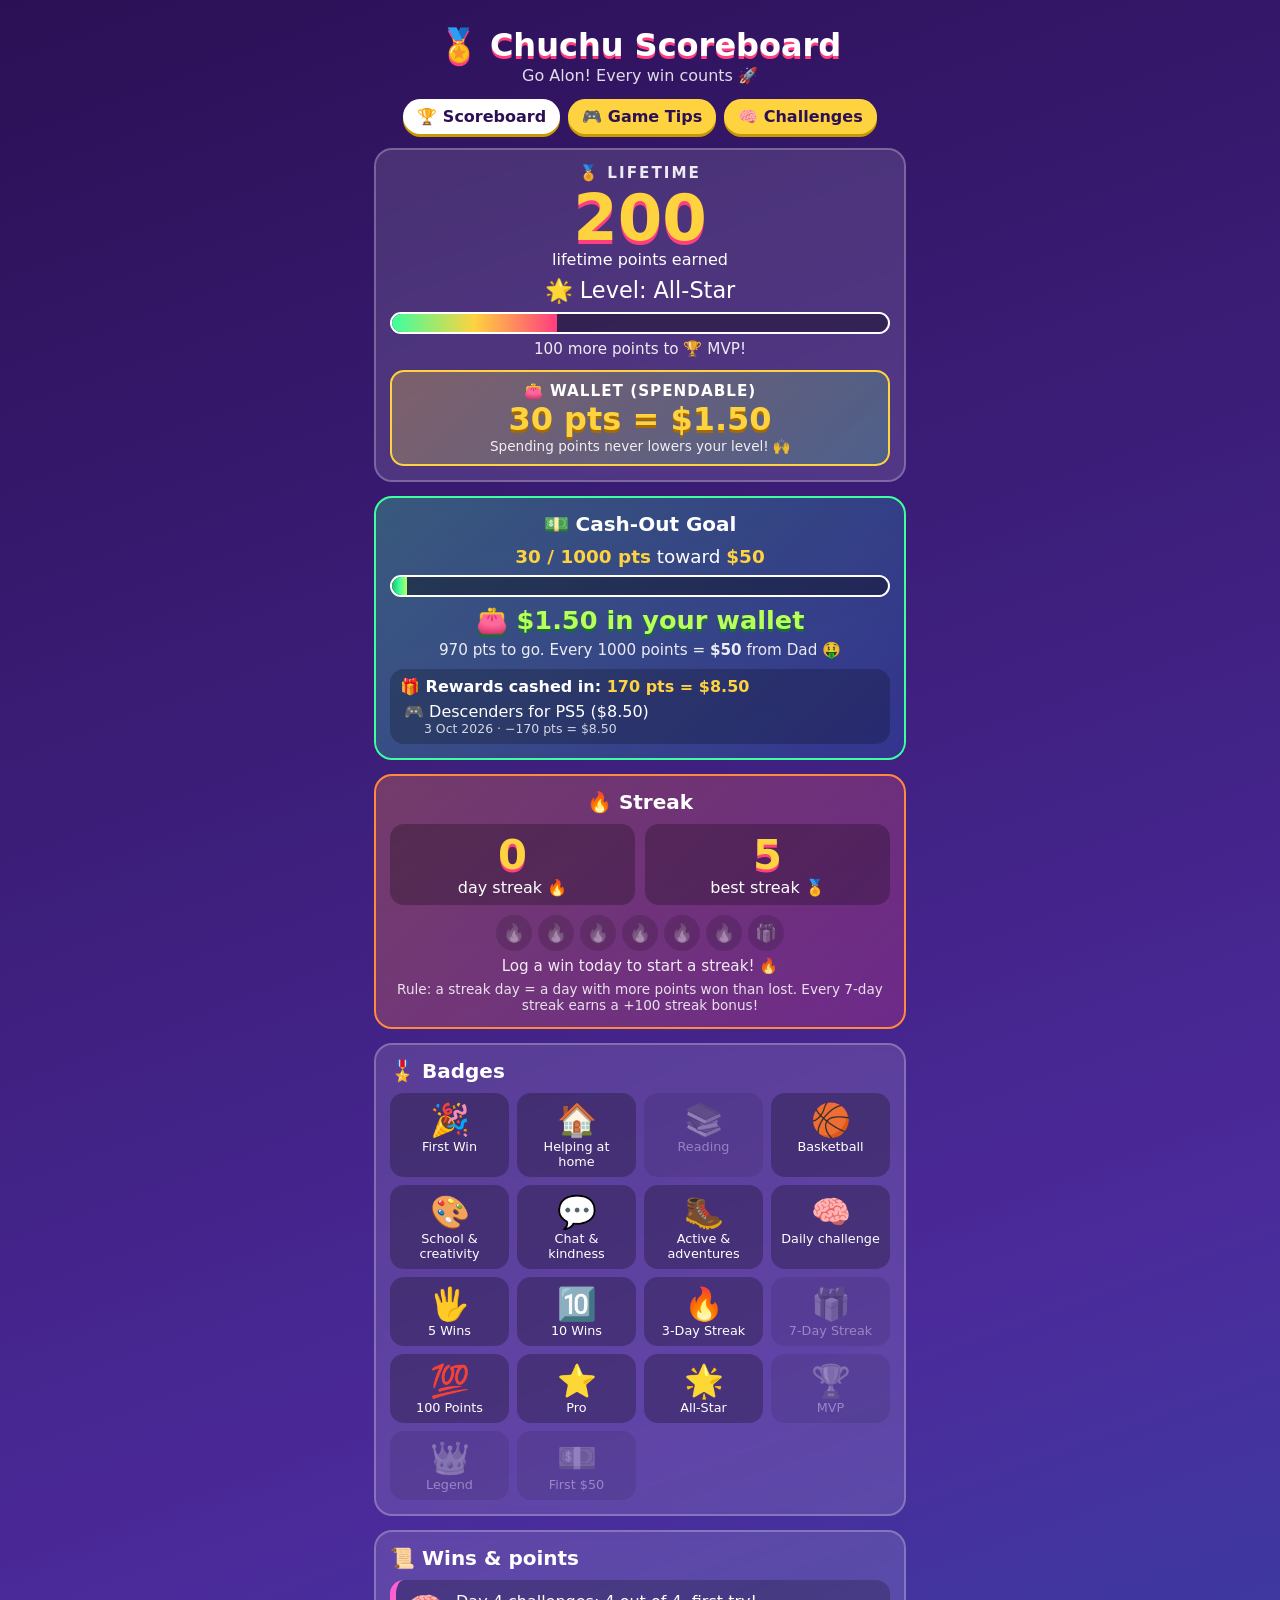
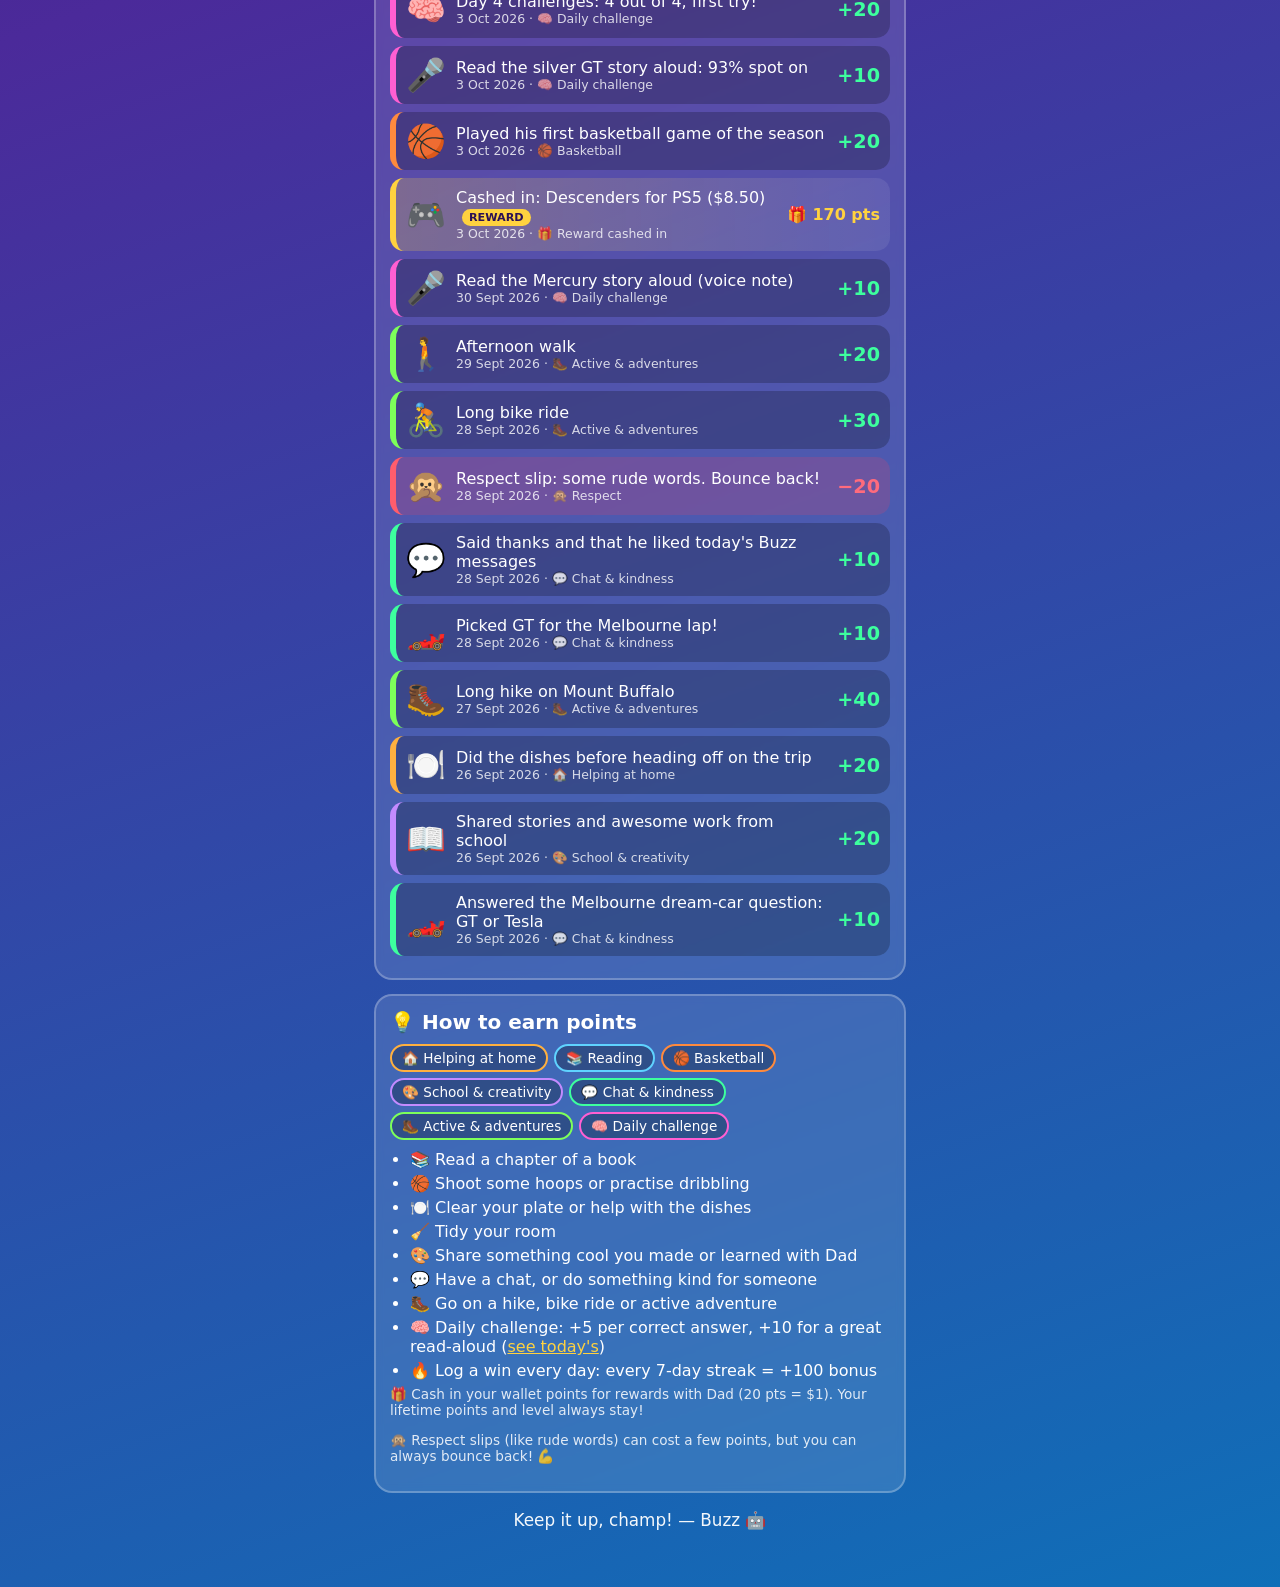
==== index.html @ 9430d831 "Cash-outs in plain dollars: Descenders $8.50 = 170 pts, wallet 30; drop USD wording" ====
<!doctype html>
<html lang="en">
<head>
<meta charset="utf-8">
<meta name="viewport" content="width=device-width,initial-scale=1">
<meta name="robots" content="noindex, nofollow">
<title>Chuchu Scoreboard</title>
<link rel="stylesheet" href="style.css">
</head>
<body>
<div class="wrap">
  <h1>🏅 Chuchu Scoreboard</h1>
  <p class="sub" id="hello">Loading…</p>
  <nav><a class="on" href="index.html">🏆 Scoreboard</a><a href="tips.html">🎮 Game Tips</a><a href="challenges.html">🧠 Challenges</a></nav>

  <div class="card big">
    <div class="ltlabel">🏅 Lifetime</div>
    <div class="pts" id="total">0</div>
    <div>lifetime points earned</div>
    <div class="lvl" id="level"></div>
    <div class="bar"><div class="fill" id="fill"></div></div>
    <div class="next" id="next"></div>
    <div class="wallet"><div class="wl">👛 Wallet (spendable)</div><div class="wv"><span id="walletpts">0 pts</span> = <span id="walletdollars">$0.00</span></div><div class="ws">Spending points never lowers your level! 🙌</div></div>
  </div>

  <div class="card cash">
    <h2>💵 Cash-Out Goal</h2>
    <div class="cashline"><b id="cashpts">0 / 1000 pts</b> toward <b id="cashreward">$50</b></div>
    <div class="bar money"><div class="fill" id="cashfill"></div></div>
    <div class="cashbig">👛 <span id="cashdollars">$0.00</span> in your wallet</div>
    <div class="next" id="cashnote"></div>
    <div class="rewards" id="rewards"></div>
  </div>

  <div class="card streak">
    <h2>🔥 Streak</h2>
    <div class="streakrow">
      <div class="sbox"><div class="snum" id="streaknow">0</div><div>day streak 🔥</div></div>
      <div class="sbox"><div class="snum" id="streakbest">0</div><div>best streak 🏅</div></div>
    </div>
    <div class="dots" id="dots"></div>
    <div class="next" id="streaknext"></div>
    <div class="rule" id="streakrule"></div>
  </div>

  <div class="card"><h2>🎖️ Badges</h2><div class="badges" id="badges"></div></div>

  <div class="card"><h2>📜 Wins &amp; points</h2><div id="wins"></div></div>

  <div class="card">
    <h2>💡 How to earn points</h2>
    <div class="cats" id="cats"></div>
    <ul>
      <li>📚 Read a chapter of a book</li>
      <li>🏀 Shoot some hoops or practise dribbling</li>
      <li>🍽️ Clear your plate or help with the dishes</li>
      <li>🧹 Tidy your room</li>
      <li>🎨 Share something cool you made or learned with Dad</li>
      <li>💬 Have a chat, or do something kind for someone</li>
      <li>🥾 Go on a hike, bike ride or active adventure</li>
      <li>🧠 Daily challenge: +5 per correct answer, +10 for a great read-aloud (<a href="challenges.html" style="color:#ffd23f">see today's</a>)</li>
      <li>🔥 Log a win every day: every 7-day streak = +100 bonus</li>
    </ul>
    <p class="rule">🎁 Cash in your wallet points for rewards with Dad (20 pts = $1). Your lifetime points and level always stay!</p>
    <p class="rule">🙊 Respect slips (like rude words) can cost a few points, but you can always bounce back! 💪</p>
  </div>

  <p class="sign" id="sign">Keep it up, champ! — Buzz 🤖</p>
</div>
<script src="scoreboard.js"></script>
<script>
const today = new Intl.DateTimeFormat("en-CA",{timeZone:"Australia/Sydney"}).format(new Date());
const fmt = d => new Date(d + "T00:00:00").toLocaleDateString("en-AU", {day:"numeric", month:"short", year:"numeric"});
const $ = id => document.getElementById(id);
const money = n => "$" + n.toFixed(2);
fetch("data.json?v=" + Date.now()).then(r => r.json()).then(data => {
  const S = Scoreboard.compute(data, today);
  const { lifetime: total, wallet, rewards, level: cur, next: nxt, streak, cash } = S;
  const cats = Scoreboard.categories(data);
  $("hello").textContent = "Go " + data.name + "! Every win counts 🚀";
  // count-up animation (works for negative totals too)
  const el = $("total"); let n = 0;
  const step = Math.max(1, Math.ceil(Math.abs(total) / 40)) * Math.sign(total || 1);
  const t = setInterval(() => { n = step > 0 ? Math.min(total, n + step) : Math.max(total, n + step); el.textContent = n; if (n === total) clearInterval(t); }, 25);
  $("level").textContent = cur.emoji + " Level: " + cur.name;
  setTimeout(() => $("fill").style.width = S.levelPct + "%", 100);
  $("next").textContent = nxt
    ? (nxt.min - total) + " more points to " + nxt.emoji + " " + nxt.name + "!"
    : "You reached the top level — LEGEND! 👑";

  // wallet (spendable) = lifetime earned minus rewards cashed in
  $("walletpts").textContent = wallet + " pts";
  $("walletdollars").textContent = money(cash.dollars);

  // cash-out (wallet progress)
  $("cashpts").textContent = cash.inGoal + " / " + cash.goal + " pts";
  $("cashreward").textContent = "$" + cash.reward;
  setTimeout(() => $("cashfill").style.width = Math.max(cash.pct, 1.5) + "%", 100);
  $("cashdollars").textContent = money(cash.dollars);
  $("cashnote").innerHTML = (cash.cashouts ? `🎉 You've unlocked <b>${cash.cashouts} × $${cash.reward}</b> cash-out${cash.cashouts > 1 ? "s" : ""}! Ask Dad! ` : "")
    + `${cash.goal - cash.inGoal} pts to go. Every ${cash.goal} points = <b>$${cash.reward}</b> from Dad 🤑`;
  $("rewards").innerHTML = rewards.count
    ? `<div class="rhead">🎁 Rewards cashed in: <b>${rewards.points} pts = $${rewards.dollars.toFixed(2)}</b></div>`
      + rewards.items.map(r => `<div class="ritem">${r.emoji} ${r.text.replace(/^Cashed in:\s*/, "")} <span class="rd">${fmt(r.date)} · −${Math.abs(r.points)} pts = $${(Math.abs(r.points) / S.pointsPerDollar).toFixed(2)}</span></div>`).join("")
    : `<div class="rhead">🎁 No rewards cashed in yet — save up or ask Dad!</div>`;

  // streak
  $("streaknow").textContent = streak.current;
  $("streakbest").textContent = streak.best;
  let dots = "";
  for (let i = 1; i <= streak.every; i++) dots += `<span class="dot ${i <= streak.current % streak.every || (streak.current && streak.current % streak.every === 0) ? "on" : ""}">${i === streak.every ? "🎁" : "🔥"}</span>`;
  $("dots").innerHTML = dots;
  $("streaknext").textContent = streak.current === 0
    ? "Log a win today to start a streak! 🔥"
    : streak.toNextBonus + " more day" + (streak.toNextBonus > 1 ? "s" : "") + " to your next +" + streak.bonus + " bonus!"
      + (streak.activeToday ? "" : " Get a win today to keep it going! ⏰");
  $("streakrule").textContent = "Rule: a streak day = a day with more points won than lost. Every " + streak.every + "-day streak earns a +" + streak.bonus + " streak bonus!";

  // badges (deduction categories don't give badges)
  const plus = S.entries.filter(w => w.points > 0 && !w.bonus && !w.reward), count = {};
  plus.forEach(w => count[w.category] = (count[w.category] || 0) + 1);
  const levels = [...data.levels].sort((a, b) => a.min - b.min);
  const badges = [
    { e: "🎉", n: "First Win", ok: plus.length >= 1 },
    ...Object.entries(cats).filter(([k, c]) => !c.deduction && !c.spend && k !== "cashout").map(([k, c]) => ({ e: c.emoji, n: c.label, ok: !!count[k] })),
    { e: "🖐️", n: "5 Wins", ok: plus.length >= 5 },
    { e: "🔟", n: "10 Wins", ok: plus.length >= 10 },
    { e: "🔥", n: "3-Day Streak", ok: streak.best >= 3 },
    { e: "🎁", n: "7-Day Streak", ok: streak.best >= 7 },
    { e: "💯", n: "100 Points", ok: total >= 100 },
    ...levels.slice(1).map(l => ({ e: l.emoji, n: l.name, ok: total >= l.min })),
    { e: "💵", n: "First $50", ok: total >= cash.goal }
  ];
  $("badges").innerHTML = badges.map(b =>
    `<div class="badge ${b.ok ? "" : "off"}"><span class="e">${b.e}</span>${b.n}</div>`).join("");

  // entries: wins, gentle deductions, computed streak bonuses
  $("wins").innerHTML = S.entries.map(w => {
    const c = w.bonus ? { label: "Streak bonus", emoji: "🔥", color: "#ffd23f" } : (cats[w.category] || { label: "", emoji: "" });
    const neg = w.points < 0 && !w.reward;
    const tag = w.reward ? '<span class="tagreward">REWARD</span>' : w.date === today ? (neg ? '<span class="tagtoday">TODAY</span>' : '<span class="new">NEW</span>') : "";
    const cls = "win" + (neg ? " minus" : "") + (w.bonus ? " bonus" : "") + (w.reward ? " reward" : "");
    return `<div class="${cls}" style="border-left-color:${c.color || "transparent"}"><div class="e">${w.emoji}</div><div class="t">${w.text}${tag}<div class="d">${fmt(w.date)} · ${c.emoji} ${c.label}</div></div><div class="p">${w.reward ? "🎁 " + Math.abs(w.points) + " pts" : neg ? "−" + Math.abs(w.points) : "+" + w.points}</div></div>`;
  }).join("") || "<p>No wins yet — go get one! 💪</p>";
  $("cats").innerHTML = Object.entries(cats).filter(([k, c]) => !c.deduction && !c.spend && k !== "cashout").map(([k, c]) => `<span class="chip" style="border:2px solid ${c.color || "transparent"}">${c.emoji} ${c.label}</span>`).join("");
  $("sign").textContent = "Keep it up, champ! — " + (data.bot || "Buzz 🤖");
}).catch(e => { console.error(e); $("hello").textContent = "Oops, Buzz couldn't load the scores. Try again soon!"; });
</script>
</body>
</html>
---- style.css ----
*{box-sizing:border-box}
body{margin:0;font-family:"Trebuchet MS",system-ui,-apple-system,sans-serif;background:linear-gradient(160deg,#2b1055 0%,#4b2a9a 45%,#0f6fb8 100%);color:#fff;min-height:100vh}
.wrap{max-width:560px;margin:0 auto;padding:16px 14px 40px}
h1{font-size:2rem;text-align:center;margin:10px 0 2px;text-shadow:0 3px 0 #ff3d7f}
.sub{text-align:center;opacity:.85;margin:0 0 14px}
nav{display:flex;justify-content:center;gap:8px;margin-bottom:14px}
nav a{background:#ffd23f;color:#2b1055;text-decoration:none;font-weight:bold;padding:8px 14px;border-radius:999px;box-shadow:0 3px 0 #c99a00}
nav a.on{background:#fff}
.card{background:rgba(255,255,255,.12);border:2px solid rgba(255,255,255,.25);border-radius:18px;padding:14px;margin-bottom:14px;backdrop-filter:blur(4px)}
.card h2{margin:0 0 10px;font-size:1.25rem}
.big{text-align:center}
.pts{font-size:4rem;font-weight:900;line-height:1;color:#ffd23f;text-shadow:0 4px 0 #ff3d7f}
.lvl{font-size:1.4rem;margin:8px 0}
.bar{height:22px;background:rgba(0,0,0,.35);border-radius:999px;overflow:hidden;border:2px solid #fff}
.fill{height:100%;background:linear-gradient(90deg,#3dff9e,#ffd23f,#ff3d7f);width:0;transition:width 1.2s ease}
.next{font-size:.95rem;margin-top:6px;opacity:.9}
.badges{display:grid;grid-template-columns:repeat(auto-fill,minmax(96px,1fr));gap:8px}
.badge{background:rgba(0,0,0,.25);border-radius:14px;padding:8px;text-align:center;font-size:.8rem}
.badge .e{font-size:2rem;display:block}
.badge.off{opacity:.35;filter:grayscale(1)}
.win{display:flex;gap:10px;align-items:center;background:rgba(0,0,0,.22);border-radius:14px;padding:10px;margin-bottom:8px}
.win .e{font-size:2rem}
.win .t{flex:1}
.win .d{font-size:.78rem;opacity:.8}
.win .p{font-weight:900;color:#3dff9e;font-size:1.2rem;white-space:nowrap}
ul{padding-left:20px;margin:0}
li{margin:5px 0}
.cats{display:flex;flex-wrap:wrap;gap:6px;margin-bottom:10px}
.chip{background:rgba(0,0,0,.25);border-radius:999px;padding:4px 10px;font-size:.85rem}
.sign{text-align:center;font-size:1.05rem;opacity:.95}
.tip h3{margin:12px 0 4px;font-size:1.05rem}
.balance{background:linear-gradient(135deg,rgba(61,255,158,.25),rgba(255,210,63,.25))}
.new{display:inline-block;background:#ff3d7f;color:#fff;font-size:.7rem;font-weight:900;padding:2px 7px;border-radius:999px;margin-left:6px;vertical-align:middle;animation:pop 1.2s ease-in-out infinite}
@keyframes pop{50%{transform:scale(1.12)}}
.filters{display:flex;flex-wrap:wrap;gap:6px;justify-content:center;margin-bottom:14px}
.filters button{font:inherit;font-weight:bold;border:0;border-radius:999px;padding:7px 12px;background:rgba(255,255,255,.18);color:#fff;cursor:pointer}
.filters button.on{background:#ffd23f;color:#2b1055}
.tipitem{background:rgba(0,0,0,.22);border-radius:14px;padding:10px;margin-bottom:8px}
.tipitem b{display:block;margin-bottom:3px}
.tipitem .d{font-size:.75rem;opacity:.75;margin-top:4px}
.win{border-left:6px solid transparent}
.win.minus{background:rgba(255,60,90,.18)}
.win.minus .p{color:#ff6b7d}
.win.bonus{background:linear-gradient(90deg,rgba(255,210,63,.3),rgba(255,61,127,.2))}
.win.bonus .p{color:#ffd23f}
.tagtoday{display:inline-block;background:rgba(255,255,255,.25);color:#fff;font-size:.7rem;font-weight:900;padding:2px 7px;border-radius:999px;margin-left:6px;vertical-align:middle}
.cash{background:linear-gradient(135deg,rgba(61,255,158,.28),rgba(15,111,184,.25));border-color:#3dff9e;text-align:center}
.cashline{font-size:1.15rem;margin-bottom:8px}
.cashline b{color:#ffd23f}
.bar.money .fill{background:linear-gradient(90deg,#1fbf6a,#3dff9e,#b8ff5a)}
.cashbig{font-size:1.6rem;font-weight:900;margin-top:8px;color:#b8ff5a;text-shadow:0 3px 0 #1a6b3e}
.streak{text-align:center;background:linear-gradient(135deg,rgba(255,138,61,.28),rgba(255,61,127,.22));border-color:#ff8a3d}
.streakrow{display:flex;gap:10px;justify-content:center}
.sbox{flex:1;background:rgba(0,0,0,.25);border-radius:14px;padding:8px}
.snum{font-size:2.6rem;font-weight:900;color:#ffd23f;text-shadow:0 3px 0 #ff3d7f;line-height:1.1}
.dots{display:flex;justify-content:center;gap:6px;margin:10px 0 4px;flex-wrap:wrap}
.dot{width:36px;height:36px;border-radius:50%;background:rgba(0,0,0,.3);display:flex;align-items:center;justify-content:center;font-size:1.1rem;filter:grayscale(1);opacity:.45}
.dot.on{background:rgba(255,210,63,.35);filter:none;opacity:1;box-shadow:0 0 8px #ffd23f}
.rule{font-size:.85rem;opacity:.85;margin-top:6px}
nav{flex-wrap:wrap}
/* Daily Challenge page */
.howto{background:linear-gradient(135deg,rgba(255,210,63,.25),rgba(255,61,127,.2));border-color:#ffd23f}
.howto p{margin:6px 0}
code{background:rgba(0,0,0,.35);color:#ffd23f;border-radius:8px;padding:2px 7px;font-family:ui-monospace,Menlo,Consolas,monospace;font-size:1rem;white-space:nowrap}
.codes{display:flex;flex-wrap:wrap;gap:8px;margin:6px 0}
.codes code{font-size:1.15rem;padding:5px 10px}
.chal h2{display:flex;align-items:center;gap:6px;flex-wrap:wrap}
.chal .id{background:#ffd23f;color:#2b1055;border-radius:8px;padding:0 8px;font-family:ui-monospace,Menlo,Consolas,monospace}
.ptag{margin-left:auto;color:#3dff9e;font-weight:900}
.prompt{font-size:1.15rem;margin:4px 0 10px}
.sum,.bus{font-family:ui-monospace,Menlo,Consolas,monospace;font-size:2.4rem;font-weight:900;display:table;margin:6px auto 10px;background:rgba(0,0,0,.25);border-radius:14px;padding:10px 18px}
.mrow,.brow{display:flex;justify-content:flex-end}
.mrow.line{border-bottom:4px solid #fff}
.mrow.total{color:#ffd23f}
.c{display:inline-block;width:1.15em;text-align:center;position:relative;line-height:1.3}
.c.blank,.blank{background:#ff3d7f;color:#fff;border-radius:8px;box-shadow:0 0 0 3px #fff inset}
.brow{justify-content:flex-start}
.q{display:flex;color:#ffd23f;padding-left:6px}
.dv{border-right:4px solid #fff}
.house{display:flex;border-top:4px solid #fff;padding-left:6px}
.house sup{position:absolute;left:-.1em;top:.05em;font-size:.45em;line-height:1;color:#3dff9e;padding:1px 3px}
.house sup.blank{color:#fff;font-size:.55em;top:-.1em}
.steps{margin:0 0 6px;padding-left:24px;font-size:1.05rem}
.steps li{margin:4px 0}
.bl{background:#ff3d7f;border-radius:6px;padding:0 6px}
.heb{font-size:7rem;line-height:1.1;text-align:center;font-weight:900;color:#ffd23f;text-shadow:0 5px 0 #ff3d7f;font-family:"Noto Sans Hebrew","Arial Hebrew",Arial,sans-serif}
.choices{display:grid;grid-template-columns:1fr 1fr;gap:8px;margin:8px 0}
.choice{background:rgba(0,0,0,.25);border-radius:14px;padding:12px 10px;font-size:1.2rem}
.choice b{display:inline-block;background:#fff;color:#2b1055;border-radius:50%;width:1.7em;height:1.7em;text-align:center;line-height:1.7em;margin-right:6px}
.read{font-size:1.45rem;line-height:1.6;background:rgba(0,0,0,.22);border-radius:14px;padding:14px;margin:6px 0 10px}
.ans{font-size:1rem;margin:6px 0 0;opacity:.95}
details.past summary{cursor:pointer;font-weight:bold;font-size:1.1rem}
details.past[open] summary{margin-bottom:10px}
.note{background:#ffd23f;color:#2b1055;border-radius:12px;padding:8px 10px;font-weight:700;margin:0 0 10px}
.from{font-size:.95rem;opacity:.9;margin:0 0 6px}
.tip{font-size:.9rem;opacity:.85}
.optional{background:rgba(61,255,158,.18);border:2px dashed #3dff9e;border-radius:12px;padding:8px 10px;font-weight:700}
.bigsum{font-size:2.4rem;font-weight:900;text-align:center;letter-spacing:2px;margin:8px 0}
.gamebox{background:linear-gradient(135deg,rgba(61,255,158,.25),rgba(0,180,255,.25));border-color:#3dff9e}
.gname{font-size:1.4rem;font-weight:900;margin:4px 0}
.play{display:inline-block;background:#3dff9e;color:#2b1055;font-weight:900;font-size:1.3rem;padding:10px 22px;border-radius:14px;text-decoration:none;margin:6px 0}
details.past .card{background:rgba(0,0,0,.15)}
@media (max-width:420px){.sum,.bus{font-size:2rem}.heb{font-size:6rem}.read{font-size:1.3rem}}
/* Interactive challenges (29 Sep 2026) */
button.choice{font:inherit;font-size:1.2rem;color:#fff;border:3px solid rgba(255,255,255,.35);text-align:left;min-height:64px;cursor:pointer;touch-action:manipulation;-webkit-tap-highlight-color:transparent;transition:transform .1s}
button.choice:active{transform:scale(.96)}
button.choice.wrong{border-color:#ff6b7d;background:rgba(255,60,90,.25);opacity:.75}
button.choice.right{border-color:#3dff9e;background:rgba(61,255,158,.35);opacity:1}
button.choice:disabled:not(.right){opacity:.4}
.blanks{display:flex;flex-wrap:wrap;gap:10px;align-items:center;margin:8px 0}
.blankin{display:flex;align-items:center;gap:6px;font-size:1.4rem;font-weight:900}
.blanks input{font:inherit;font-size:1.6rem;font-weight:900;width:4.2em;min-height:56px;text-align:center;border-radius:12px;border:3px solid #fff;background:rgba(0,0,0,.3);color:#ffd23f}
.paper .blanks input{width:6em}
.blanks input:disabled{border-color:#3dff9e;color:#3dff9e}
.checkbtn,.sendbtn{font:inherit;font-weight:900;font-size:1.3rem;border:0;border-radius:14px;padding:12px 22px;min-height:56px;background:#ffd23f;color:#2b1055;box-shadow:0 4px 0 #c99a00;cursor:pointer;touch-action:manipulation}
.chal.done .checkbtn{display:none}
.fb{min-height:1.6em;font-size:1.25rem;font-weight:900;margin-top:6px}
.fb .yes{color:#3dff9e}.fb .no{color:#ffd23f}.fb .saved{color:#fff}
.pop{display:inline-block;animation:popin .5s ease}
@keyframes popin{0%{transform:scale(.4)}70%{transform:scale(1.2)}100%{transform:scale(1)}}
.shake{animation:shake .4s}
@keyframes shake{20%,60%{transform:translateX(-6px)}40%,80%{transform:translateX(6px)}}
.chal.done{border-color:#3dff9e}
.boom{position:fixed;z-index:99;pointer-events:none;font-size:1.8rem;transform:translate(-50%,-50%);animation:boom 1s ease-out forwards}
@keyframes boom{to{transform:translate(calc(-50% + var(--dx)),calc(-50% + var(--dy))) scale(1.3);opacity:0}}
.readnote{background:rgba(61,255,158,.18);border-radius:12px;padding:8px 10px;font-weight:700}
.sendcard{text-align:center;background:linear-gradient(135deg,rgba(37,211,102,.3),rgba(15,111,184,.25));border-color:#25d366}
.sendbtn{display:block;background:#25d366;color:#fff;box-shadow:0 5px 0 #128c7e;text-decoration:none;font-size:1.5rem;margin:10px 0}
.preview code{white-space:normal;word-break:break-word}
.pick{font-size:1.15rem;font-weight:900;margin:4px 0}
/* Wallet + rewards (added 3 Oct 2026) */
.ltlabel{font-size:.95rem;font-weight:900;letter-spacing:2px;text-transform:uppercase;opacity:.9;margin-bottom:4px}
.wallet{margin-top:12px;background:linear-gradient(135deg,rgba(255,210,63,.28),rgba(61,255,158,.2));border:2px solid #ffd23f;border-radius:14px;padding:10px}
.wallet .wl{font-size:.95rem;font-weight:900;letter-spacing:1px;text-transform:uppercase}
.wallet .wv{font-size:2rem;font-weight:900;color:#ffd23f;text-shadow:0 3px 0 #a66b00;line-height:1.2}
.wallet .ws{font-size:.85rem;opacity:.9}
.rewards{margin-top:10px;background:rgba(0,0,0,.22);border-radius:14px;padding:8px 10px;text-align:left}
.rhead{font-weight:700}
.rhead b{color:#ffd23f}
.ritem{margin-top:6px;padding-left:4px}
.ritem .rd{display:block;font-size:.78rem;opacity:.8;padding-left:1.6em}
.win.reward{background:linear-gradient(90deg,rgba(255,210,63,.22),rgba(255,255,255,.08))}
.win.reward .p{color:#ffd23f;font-size:1rem}
.tagreward{display:inline-block;background:#ffd23f;color:#2b1055;font-size:.7rem;font-weight:900;padding:2px 7px;border-radius:999px;margin-left:6px;vertical-align:middle}
@media (max-width:420px){.wallet .wv{font-size:1.6rem}.pts{font-size:3.4rem}}
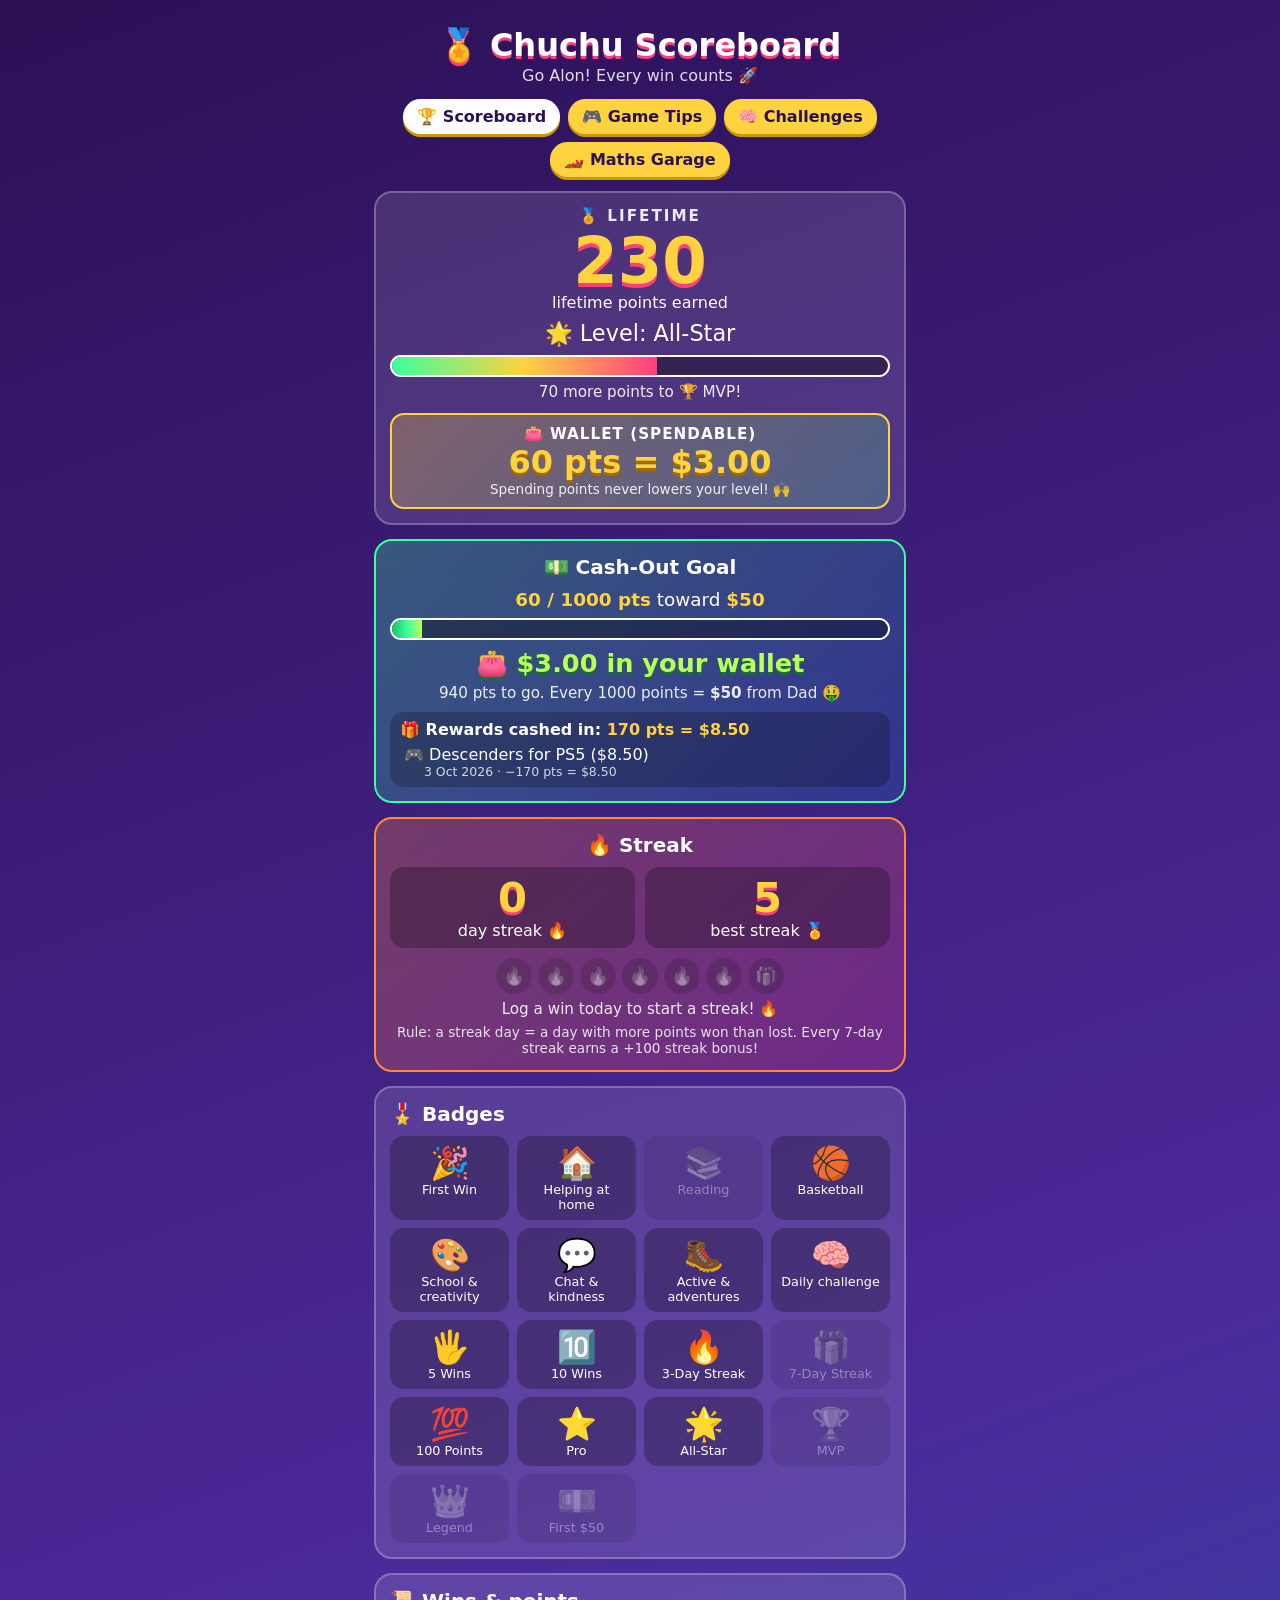
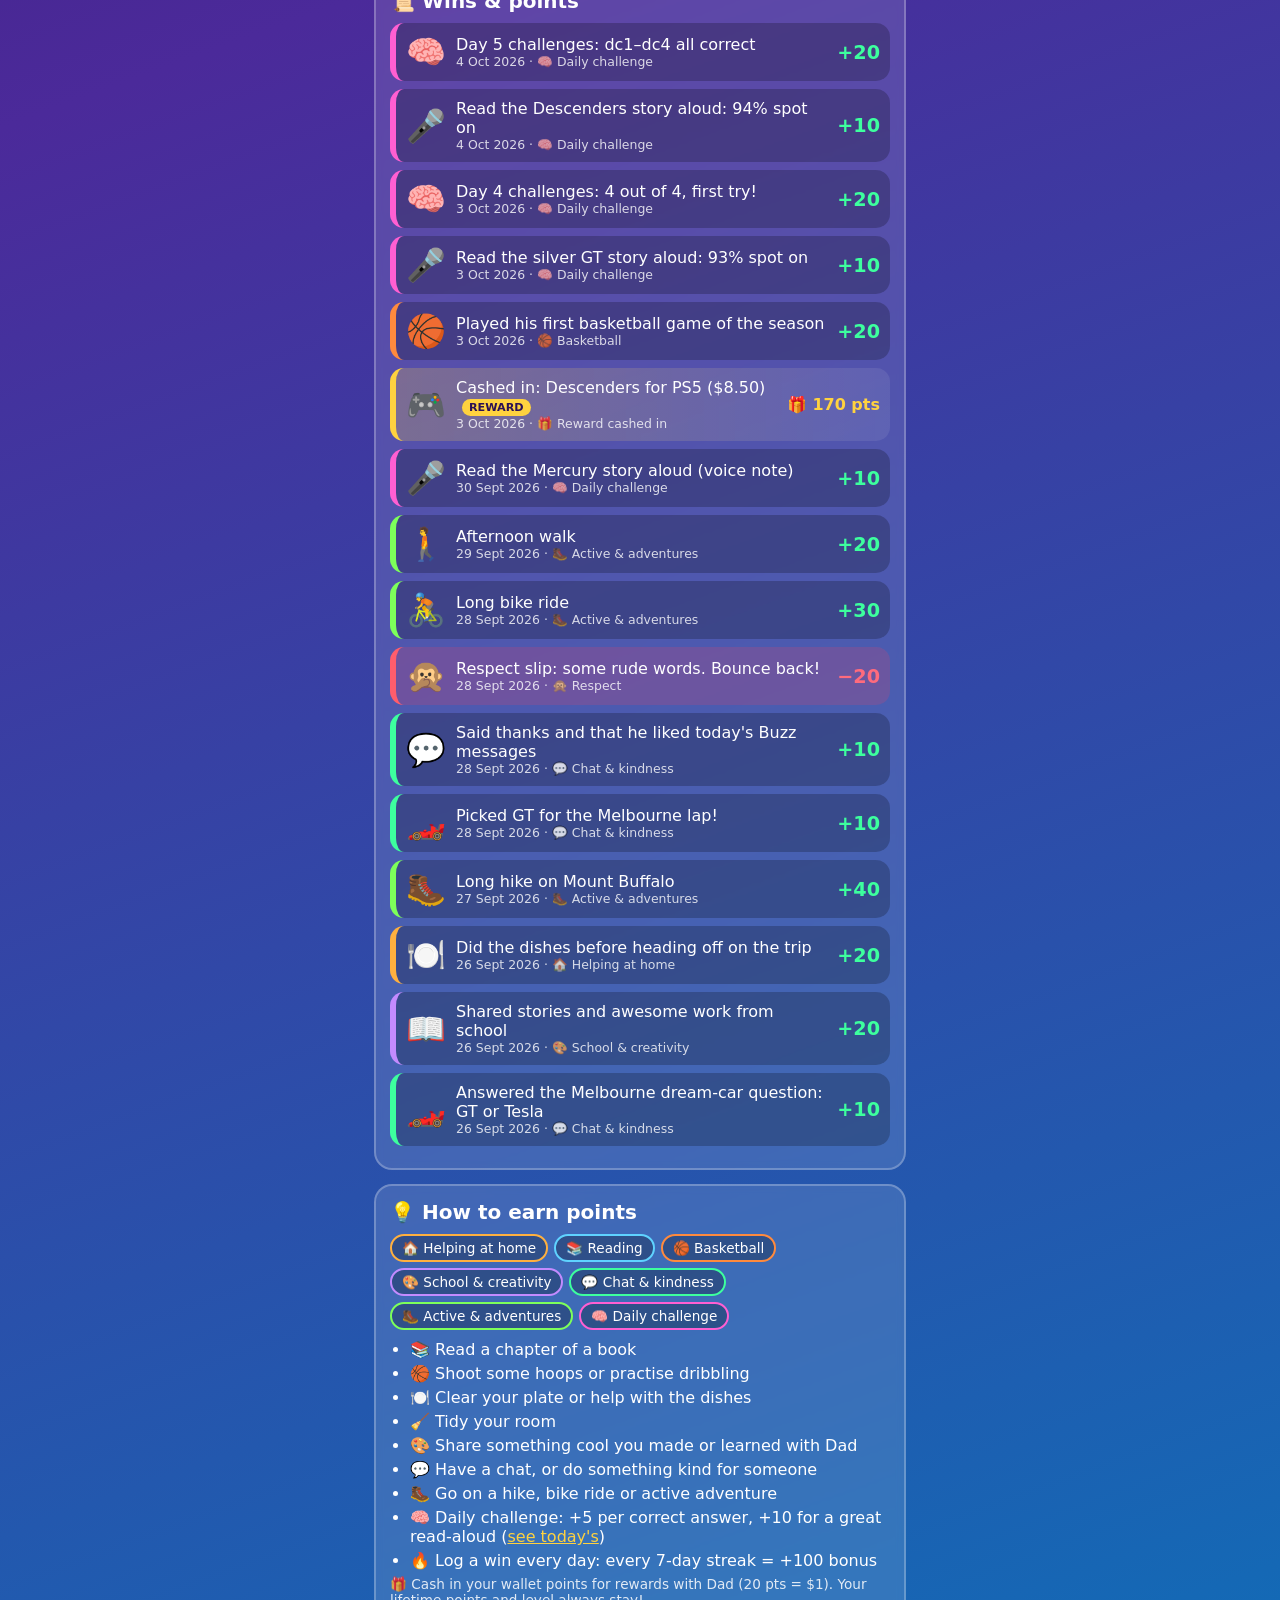
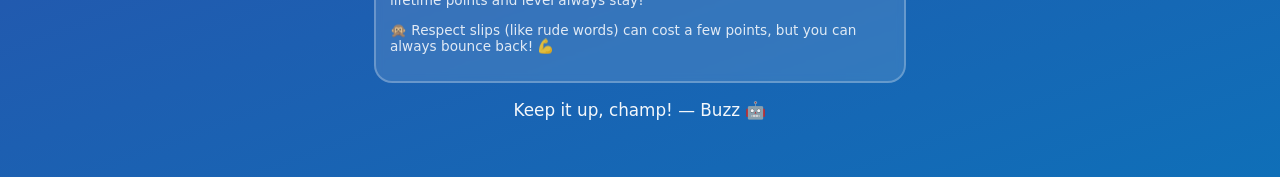
==== commit 7a940999: "Add Buzz's Maths Garage (maths.html): step-by-step long multiplication/division game, stepgame races" ====
--- a/index.html
+++ b/index.html
@@ -11,7 +11,7 @@
 <div class="wrap">
   <h1>🏅 Chuchu Scoreboard</h1>
   <p class="sub" id="hello">Loading…</p>
-  <nav><a class="on" href="index.html">🏆 Scoreboard</a><a href="tips.html">🎮 Game Tips</a><a href="challenges.html">🧠 Challenges</a></nav>
+  <nav><a class="on" href="index.html">🏆 Scoreboard</a><a href="tips.html">🎮 Game Tips</a><a href="challenges.html">🧠 Challenges</a><a href="maths.html">🏎️ Maths Garage</a></nav>
 
   <div class="card big">
     <div class="ltlabel">🏅 Lifetime</div>
--- a/style.css
+++ b/style.css
@@ -143,3 +143,62 @@
 .win.reward .p{color:#ffd23f;font-size:1rem}
 .tagreward{display:inline-block;background:#ffd23f;color:#2b1055;font-size:.7rem;font-weight:900;padding:2px 7px;border-radius:999px;margin-left:6px;vertical-align:middle}
 @media (max-width:420px){.wallet .wv{font-size:1.6rem}.pts{font-size:3.4rem}}
+/* Buzz's Maths Garage (maths.html, added 4 Oct 2026) */
+.mg-tabs,.mg-kinds{display:grid;grid-template-columns:1fr 1fr;gap:8px;margin-bottom:14px}
+.mg-tabs button,.mg-kinds button,.mg-levels button{font:inherit;font-weight:900;font-size:1.1rem;border:0;border-radius:14px;min-height:52px;padding:8px;background:rgba(255,255,255,.18);color:#fff;cursor:pointer;touch-action:manipulation}
+.mg-tabs button.on,.mg-kinds button.on,.mg-levels button.on{background:#ffd23f;color:#2b1055;box-shadow:0 4px 0 #c99a00}
+.mg-levels{display:grid;grid-template-columns:1fr 1fr;gap:8px;margin-bottom:12px}
+.mg-levels button{font-size:.95rem;font-weight:700;text-align:left;min-height:56px}
+.mg-levels button b{display:block;font-size:.8rem;opacity:.8}
+.mg-play{border-color:#ffd23f;background:linear-gradient(160deg,rgba(255,255,255,.14),rgba(0,0,0,.18))}
+.mg-play h2{display:flex;align-items:center;gap:6px;flex-wrap:wrap}
+.mg-sum{font-family:ui-monospace,Menlo,Consolas,monospace;font-weight:900;color:#ffd23f;white-space:nowrap}
+.mg-track{position:relative;margin:6px 2.2em 0 0}
+.mg-track .bar{height:18px}
+.mg-track .fill{transition:width .5s ease}
+.mg-car{position:absolute;top:-.55em;font-size:1.6rem;transition:left .5s ease;transform:scaleX(-1);line-height:1}
+.mg-flag{position:absolute;right:-1.9em;top:-.35em;font-size:1.5rem}
+.mg-stepn{font-size:.95rem;opacity:.9;margin:8px 0 4px}
+.mg-work{display:flex;justify-content:center;margin:4px 0 8px}
+.mg-grid{display:grid;font-family:ui-monospace,Menlo,Consolas,monospace;font-size:2.3rem;font-weight:900;background:rgba(0,0,0,.28);border-radius:14px;padding:6px 14px 8px;row-gap:2px}
+.mg-grid .k{display:flex;align-items:center;justify-content:center;height:1.3em;position:relative;border-radius:8px;transition:background .3s}
+.mg-grid .k.cy{font-size:.55em;height:1.3em;color:#3dff9e;align-items:flex-end}
+.mg-grid .k.cy.used{opacity:.35;text-decoration:line-through}
+.mg-grid .k.ln{border-bottom:4px solid #fff;border-radius:0}
+.mg-grid .k.res{color:#ffd23f}
+.mg-grid .k.hl{background:rgba(255,210,63,.35);box-shadow:0 0 0 2px #ffd23f inset}
+.mg-grid .k.tg{box-shadow:0 0 0 3px #ff3d7f inset;color:#ff3d7f;animation:pulse 1.2s ease-in-out infinite}
+.mg-grid .fresh{animation:popin .5s ease;display:inline-block}.mg-grid .k.fresh{display:flex}
+@keyframes pulse{50%{box-shadow:0 0 0 3px rgba(255,61,127,.35) inset}}
+.mg-grid.bus2 .k.rem{justify-content:flex-start;color:#ffd23f;font-size:.8em;padding-left:.15em;white-space:nowrap}
+.mg-grid .dvk.dvr{border-right:4px solid #fff;border-radius:0}
+.mg-grid .house{border-top:4px solid #fff;border-radius:0}
+.mg-grid .house.hl{border-radius:0}
+.mg-grid .house sup{position:absolute;left:-.05em;top:.1em;font-size:.45em;line-height:1;color:#3dff9e;padding:1px 2px;border-radius:4px}
+.mg-grid .house sup.hl{background:rgba(255,210,63,.5)}
+.mg-ask{display:flex;gap:10px;align-items:flex-start;background:#fff;color:#2b1055;border-radius:16px;padding:10px 12px;margin:6px 0 10px}
+.mg-ask p{margin:0;font-size:1.25rem;font-weight:900;line-height:1.3}
+.mg-bot{font-size:1.8rem;line-height:1}
+.mg-opts{display:grid;grid-template-columns:1fr;gap:10px}
+.mg-opts.row{grid-template-columns:repeat(3,1fr)}
+.mg-opt{font:inherit;font-weight:900;font-size:1.35rem;min-height:64px;padding:10px;border-radius:16px;border:3px solid rgba(255,255,255,.5);background:rgba(0,0,0,.28);color:#fff;cursor:pointer;touch-action:manipulation;-webkit-tap-highlight-color:transparent;transition:transform .1s}
+.mg-opt:active{transform:scale(.96)}
+.mg-opt.wrong{border-color:#ff6b7d;background:rgba(255,60,90,.25);opacity:.55;text-decoration:line-through}
+.mg-fb{min-height:1.6em;font-size:1.1rem;font-weight:700;margin-top:10px;line-height:1.35}
+.mg-fb .yes{color:#3dff9e;font-weight:900}.mg-fb .no{color:#ffd23f;font-weight:900}
+.mg-tool{margin-top:10px;background:rgba(0,0,0,.2);border-radius:12px;padding:8px 10px}
+.mg-tool summary{cursor:pointer;font-weight:700}
+.mg-tool p{font-family:ui-monospace,Menlo,Consolas,monospace;margin:6px 0 0;columns:2}
+.mg-finish{text-align:center;margin-top:8px}
+.mg-flagline{font-size:1.7rem;font-weight:900;color:#ffd23f;text-shadow:0 3px 0 #ff3d7f;animation:popin .6s ease}
+.mg-result{font-size:1.6rem;margin:6px 0}
+.mg-code{display:inline-block;font-family:ui-monospace,Menlo,Consolas,monospace;font-size:2.2rem;font-weight:900;background:#ffd23f;color:#2b1055;border-radius:14px;padding:6px 18px;box-shadow:0 5px 0 #c99a00;letter-spacing:1px}
+.mg-done{border-color:#3dff9e}
+.mg-race{display:flex;align-items:center;gap:10px;background:rgba(0,0,0,.22);border-radius:14px;padding:10px;margin-bottom:8px}
+.mg-race.done{background:rgba(61,255,158,.18)}
+.mg-rl{flex:1;font-size:1.1rem}
+.mg-go{font:inherit;font-weight:900;font-size:1.1rem;border:0;border-radius:12px;min-height:52px;padding:8px 16px;background:#ffd23f;color:#2b1055;box-shadow:0 4px 0 #c99a00;cursor:pointer}
+.mg-link{color:#ffd23f}
+.stepgame .play{display:block;text-align:center}
+@media (max-width:420px){.mg-grid{font-size:2rem;padding:6px 10px}.mg-ask p{font-size:1.15rem}.mg-opt{font-size:1.25rem}}
+.mg-grid .dvk{color:#3dff9e}
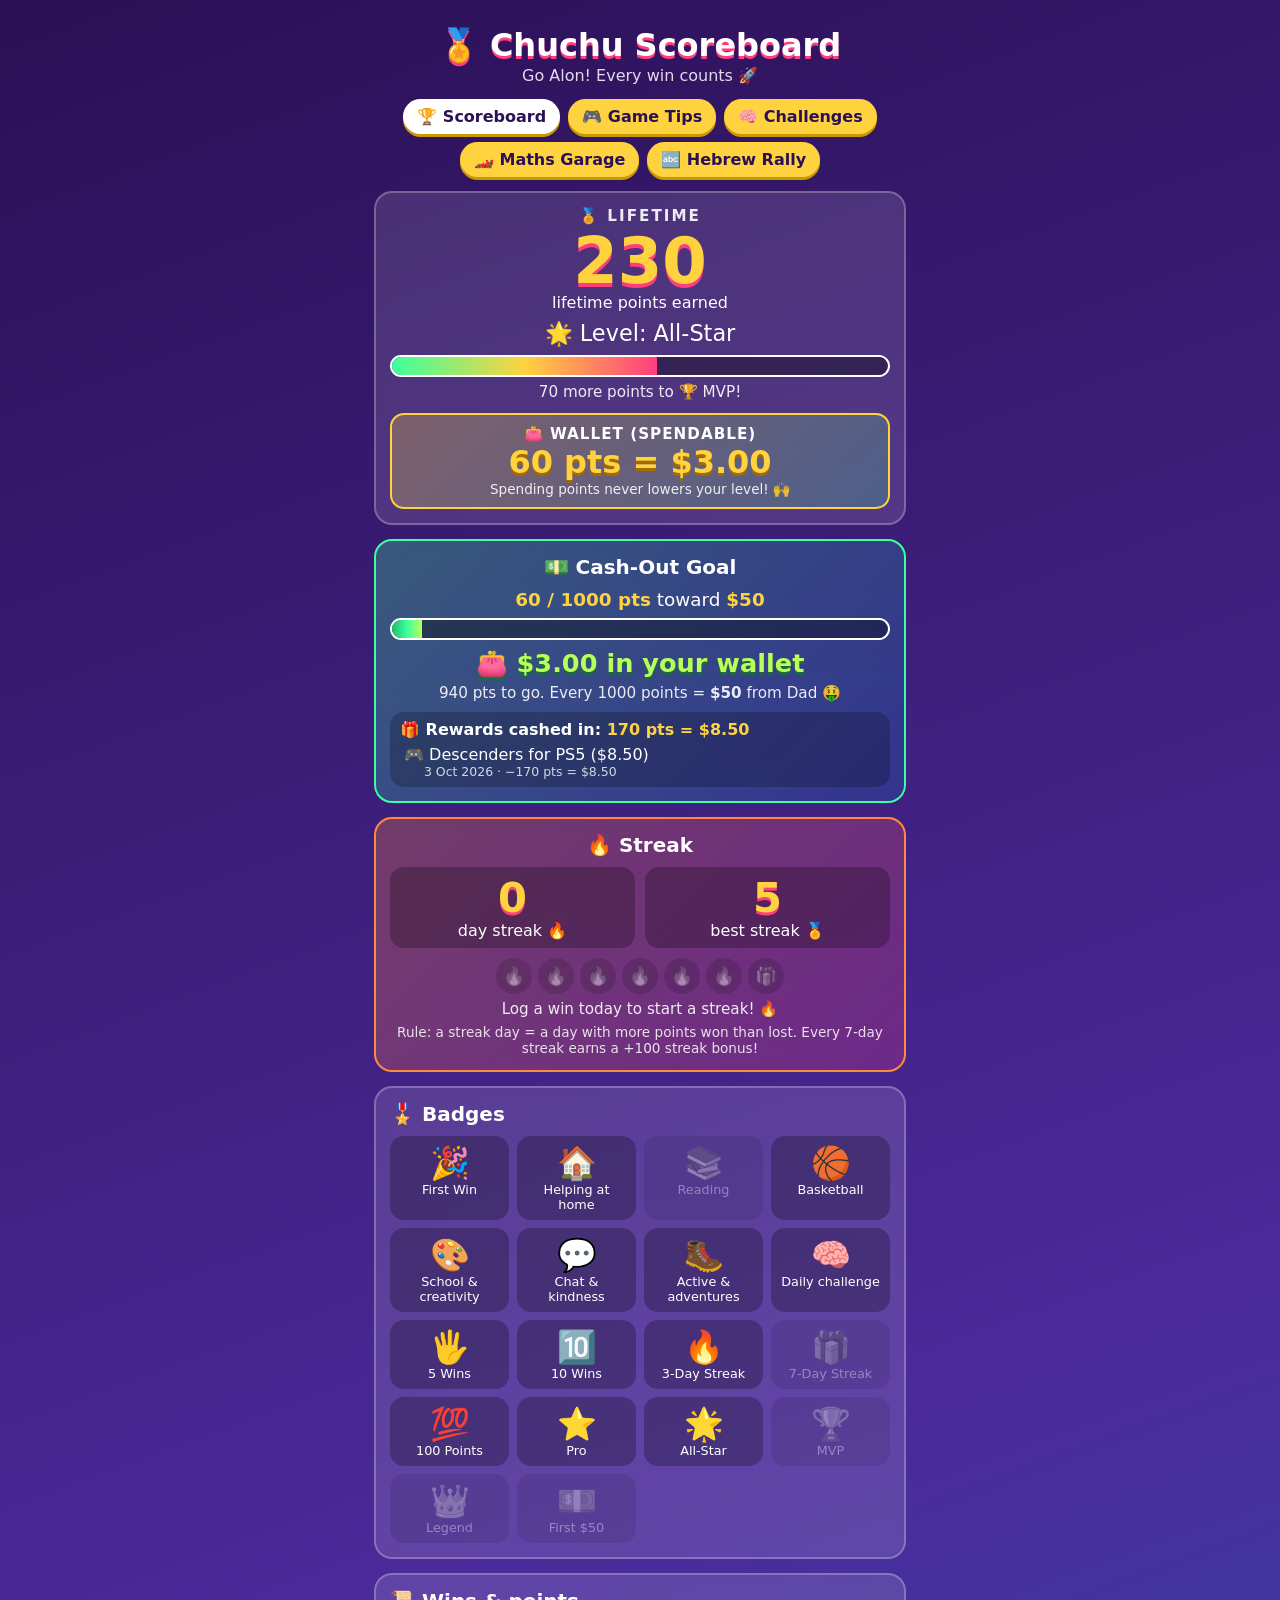
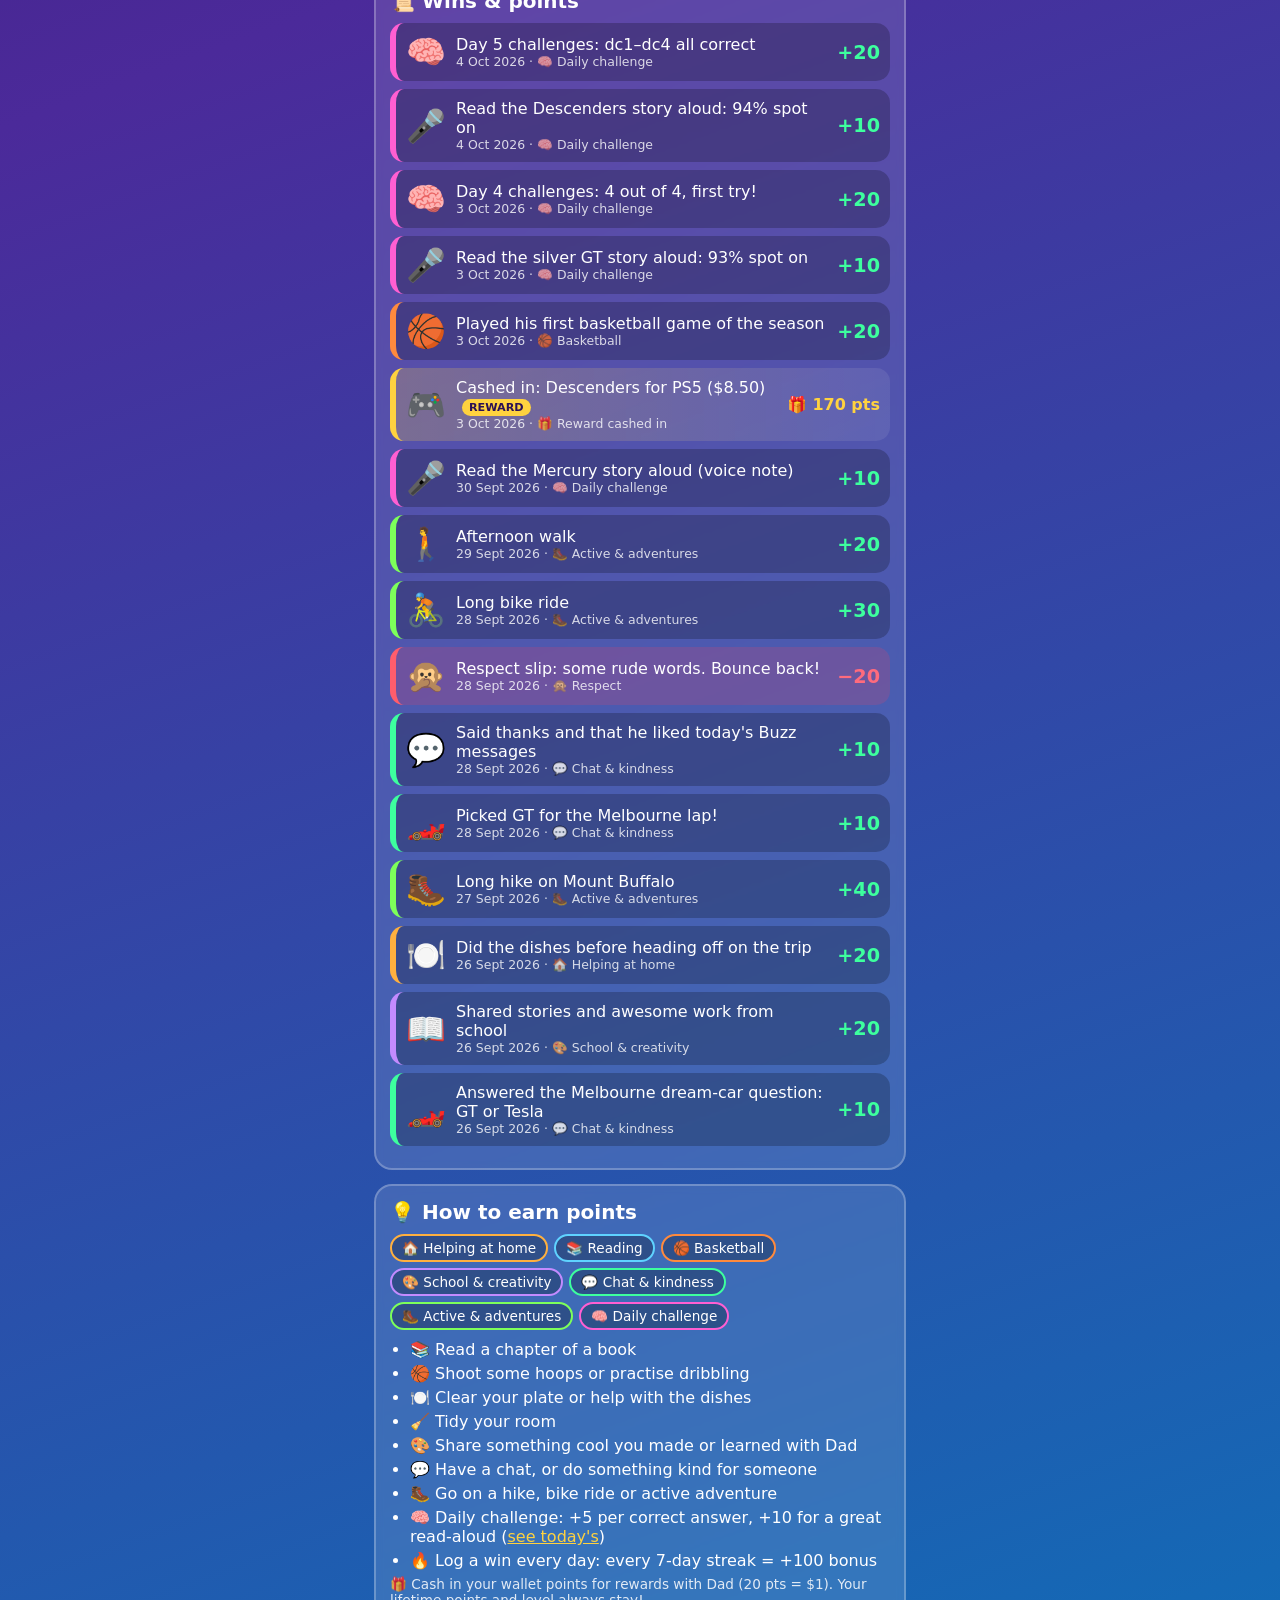
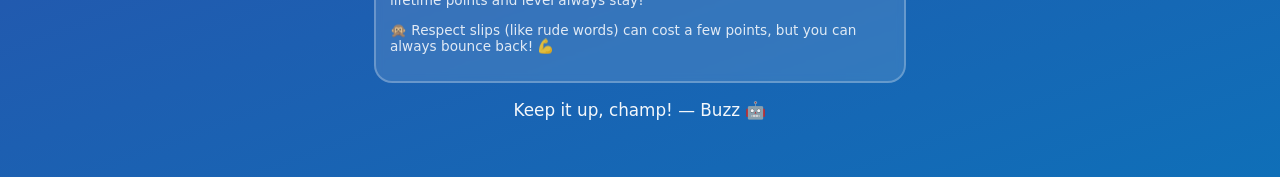
==== commit b449c24b: "Add Buzz's Hebrew Word Rally (hebrew.html): sound out words right-to-left, word bank + tests + hebwo" ====
--- a/index.html
+++ b/index.html
@@ -11,7 +11,7 @@
 <div class="wrap">
   <h1>🏅 Chuchu Scoreboard</h1>
   <p class="sub" id="hello">Loading…</p>
-  <nav><a class="on" href="index.html">🏆 Scoreboard</a><a href="tips.html">🎮 Game Tips</a><a href="challenges.html">🧠 Challenges</a><a href="maths.html">🏎️ Maths Garage</a></nav>
+  <nav><a class="on" href="index.html">🏆 Scoreboard</a><a href="tips.html">🎮 Game Tips</a><a href="challenges.html">🧠 Challenges</a><a href="maths.html">🏎️ Maths Garage</a><a href="hebrew.html">🔤 Hebrew Rally</a></nav>
 
   <div class="card big">
     <div class="ltlabel">🏅 Lifetime</div>
--- a/style.css
+++ b/style.css
@@ -202,3 +202,32 @@
 .stepgame .play{display:block;text-align:center}
 @media (max-width:420px){.mg-grid{font-size:2rem;padding:6px 10px}.mg-ask p{font-size:1.15rem}.mg-opt{font-size:1.25rem}}
 .mg-grid .dvk{color:#3dff9e}
+/* Buzz's Hebrew Word Rally (hebrew.html, added 4 Oct 2026) */
+.hw-box{background:rgba(0,0,0,.28);border-radius:16px;padding:10px 8px 8px;margin:4px 0 10px;text-align:center}
+.hw-word{display:flex;justify-content:center;gap:8px;font-family:"Noto Sans Hebrew","Arial Hebrew","IBM Plex Sans Hebrew",Arial,sans-serif}
+.hw-l{display:flex;flex-direction:column;align-items:center;min-width:1.4em;border-radius:14px;padding:2px 6px 4px;border:3px solid transparent;transition:background .3s}
+.hw-ch{font-size:4.6rem;font-weight:900;line-height:1.15;color:#fff}
+.hw-tr{font-family:"Trebuchet MS",system-ui,sans-serif;font-size:1.3rem;font-weight:900;min-height:1.4em;color:#3dff9e;direction:ltr}
+.hw-l.done .hw-ch{color:#3dff9e}
+.hw-l.cur{background:rgba(255,210,63,.3);border-color:#ffd23f;animation:pulse2 1.2s ease-in-out infinite}
+.hw-l.cur .hw-ch{color:#ffd23f;text-shadow:0 4px 0 #ff3d7f}
+.hw-l.cur .hw-tr{color:#ff3d7f}
+.hw-l.isnew:not(.done){border-style:dashed;border-color:#ff3d7f}
+@keyframes pulse2{50%{box-shadow:0 0 14px #ffd23f}}
+.hw-dir{font-size:.85rem;opacity:.75;margin-top:2px}
+.hw-build{font-size:2rem;font-weight:900;color:#ffd23f;letter-spacing:1px;min-height:1.3em;margin-top:2px}
+.hw-q{font-family:"Noto Sans Hebrew","Arial Hebrew","IBM Plex Sans Hebrew",Arial,sans-serif;font-size:1.7em;line-height:1;color:#ff3d7f;padding:0 2px}
+.hw-opt{text-align:left;padding-left:16px}
+.hw-emoji{font-size:5rem;line-height:1.1;animation:popin .6s ease}
+.hw-inline{font-family:"Noto Sans Hebrew","Arial Hebrew","IBM Plex Sans Hebrew",Arial,sans-serif;font-weight:900;font-size:1.25em;unicode-bidi:isolate}
+.hw-fact{font-size:1.1rem;background:rgba(255,255,255,.12);border-radius:12px;padding:8px 10px}
+.hw-known{font-family:"Noto Sans Hebrew","Arial Hebrew","IBM Plex Sans Hebrew",Arial,sans-serif;font-size:1.3rem;font-weight:900;color:#ffd23f;unicode-bidi:isolate}
+.hw-h3{margin:14px 0 6px;font-size:1.05rem}
+.hw-grid{display:grid;grid-template-columns:repeat(auto-fill,minmax(88px,1fr));gap:8px}
+.hw-pick{font:inherit;border:0;border-radius:14px;min-height:60px;padding:6px;background:rgba(0,0,0,.25);color:#fff;cursor:pointer;display:flex;flex-direction:column;align-items:center;justify-content:center;touch-action:manipulation}
+.hw-pick span{font-family:"Noto Sans Hebrew","Arial Hebrew","IBM Plex Sans Hebrew",Arial,sans-serif;font-size:1.8rem;font-weight:900}
+.hw-pick.done{background:rgba(61,255,158,.2)}
+.hw-pick small{font-size:.75rem}
+.hebword .play{display:block;text-align:center}
+.bigheb{font-family:"Noto Sans Hebrew","Arial Hebrew","IBM Plex Sans Hebrew",Arial,sans-serif;font-size:3.5rem;font-weight:900;text-align:center;color:#ffd23f}
+@media (max-width:420px){.hw-ch{font-size:4rem}.hw-word{gap:4px}}
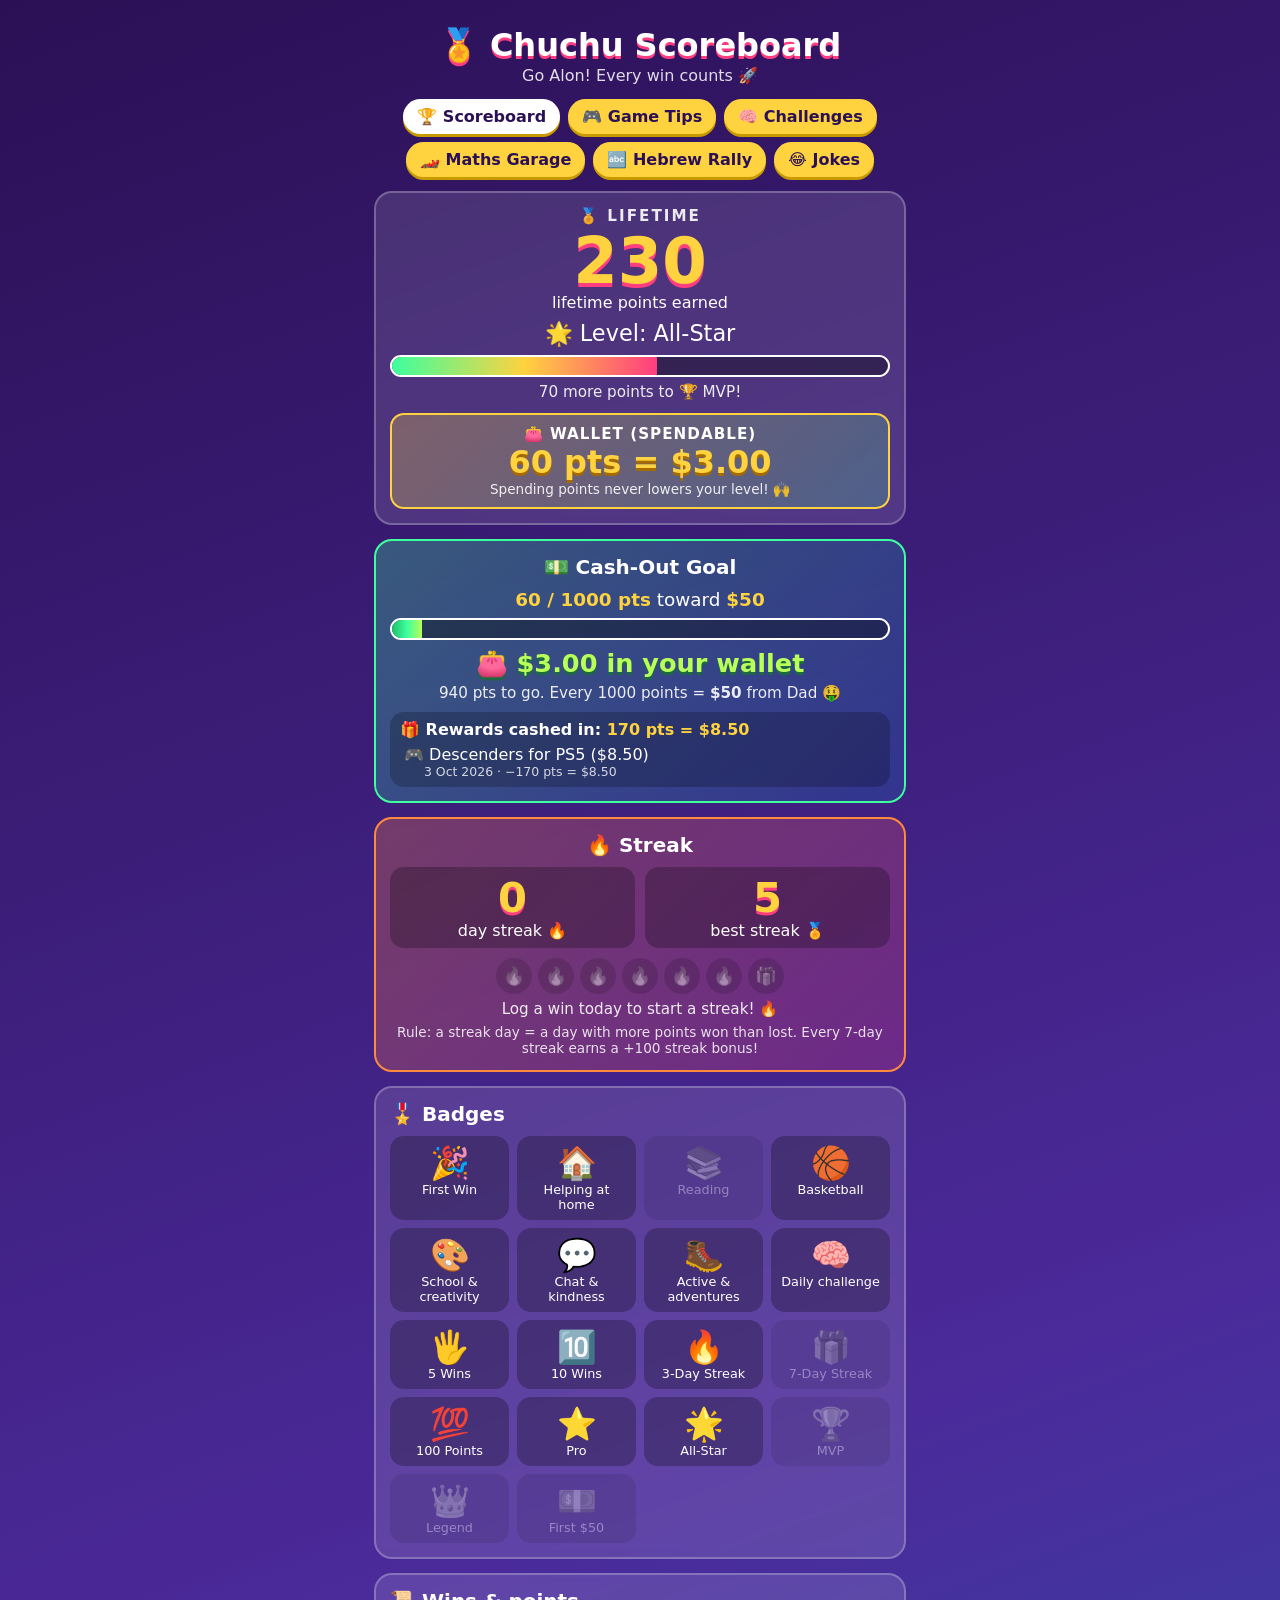
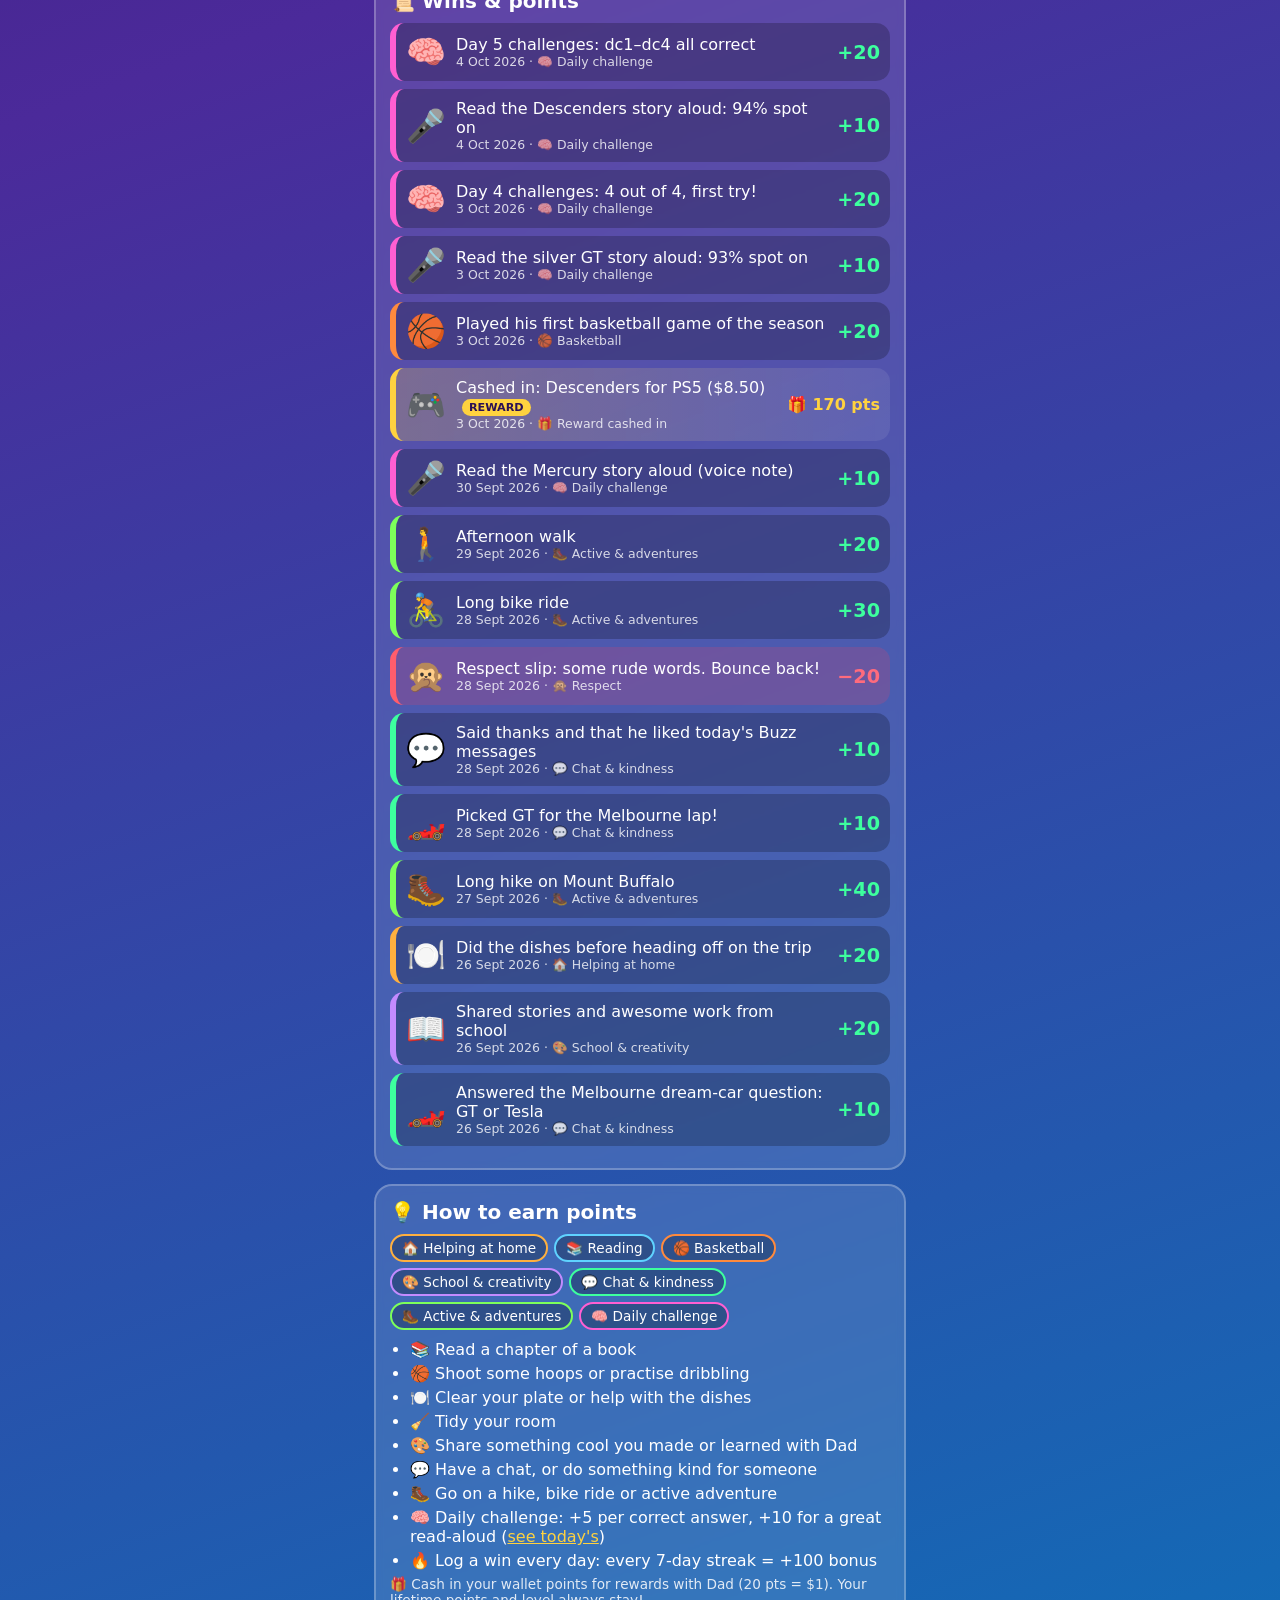
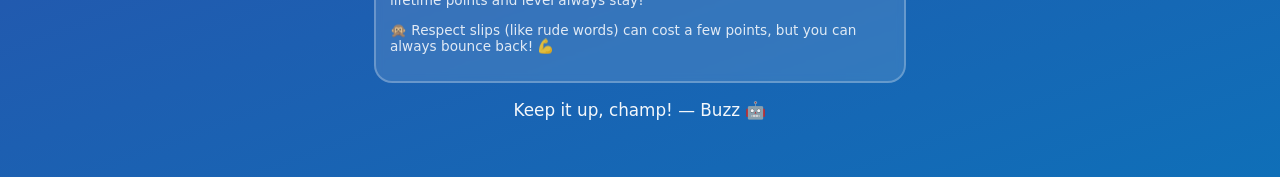
==== commit d0993884: "Add Buzz's Joke Garage (jokes.html + jokes.json): tap-to-reveal punchlines, 😂 button, 5 seeded jokes" ====
--- a/index.html
+++ b/index.html
@@ -11,7 +11,7 @@
 <div class="wrap">
   <h1>🏅 Chuchu Scoreboard</h1>
   <p class="sub" id="hello">Loading…</p>
-  <nav><a class="on" href="index.html">🏆 Scoreboard</a><a href="tips.html">🎮 Game Tips</a><a href="challenges.html">🧠 Challenges</a><a href="maths.html">🏎️ Maths Garage</a><a href="hebrew.html">🔤 Hebrew Rally</a></nav>
+  <nav><a class="on" href="index.html">🏆 Scoreboard</a><a href="tips.html">🎮 Game Tips</a><a href="challenges.html">🧠 Challenges</a><a href="maths.html">🏎️ Maths Garage</a><a href="hebrew.html">🔤 Hebrew Rally</a><a href="jokes.html">😂 Jokes</a></nav>
 
   <div class="card big">
     <div class="ltlabel">🏅 Lifetime</div>
--- a/style.css
+++ b/style.css
@@ -231,3 +231,18 @@
 .hebword .play{display:block;text-align:center}
 .bigheb{font-family:"Noto Sans Hebrew","Arial Hebrew","IBM Plex Sans Hebrew",Arial,sans-serif;font-size:3.5rem;font-weight:900;text-align:center;color:#ffd23f}
 @media (max-width:420px){.hw-ch{font-size:4rem}.hw-word{gap:4px}}
+/* Buzz's Joke Garage (jokes.html, added 4 Oct 2026) */
+.jhead{font-size:1.2rem;margin:6px 0 8px}
+.joke{border-color:rgba(255,210,63,.5)}
+.jbig{background:linear-gradient(135deg,rgba(255,210,63,.28),rgba(255,61,127,.22));border-color:#ffd23f}
+.jmeta{display:flex;justify-content:space-between;gap:6px;flex-wrap:wrap;font-size:.8rem;opacity:.9;margin-bottom:6px}
+.jsetup{font-size:1.3rem;font-weight:900;margin:4px 0 10px;line-height:1.35}
+.jbig .jsetup{font-size:1.55rem}
+.jreveal{display:block;width:100%;font:inherit;font-weight:900;font-size:1.15rem;min-height:60px;border:3px dashed rgba(255,255,255,.6);border-radius:16px;background:rgba(0,0,0,.25);color:#ffd23f;cursor:pointer;touch-action:manipulation;padding:10px}
+.jreveal .jpunch{display:none}
+.joke.open .jreveal{border:3px solid #3dff9e;background:rgba(61,255,158,.18);color:#fff;cursor:default;font-size:1.3rem}
+.joke.open .jpunch{display:inline-block;animation:popin .5s ease}
+.jbig.open .jreveal{font-size:1.5rem}
+.jlol{font:inherit;font-weight:900;font-size:1rem;margin-top:10px;min-height:44px;padding:6px 16px;border:0;border-radius:999px;background:rgba(255,255,255,.18);color:#fff;cursor:pointer;touch-action:manipulation}
+.jlol.on{background:#ffd23f;color:#2b1055}
+@media (max-width:420px){nav{gap:6px}nav a{padding:7px 11px;font-size:.92rem}}
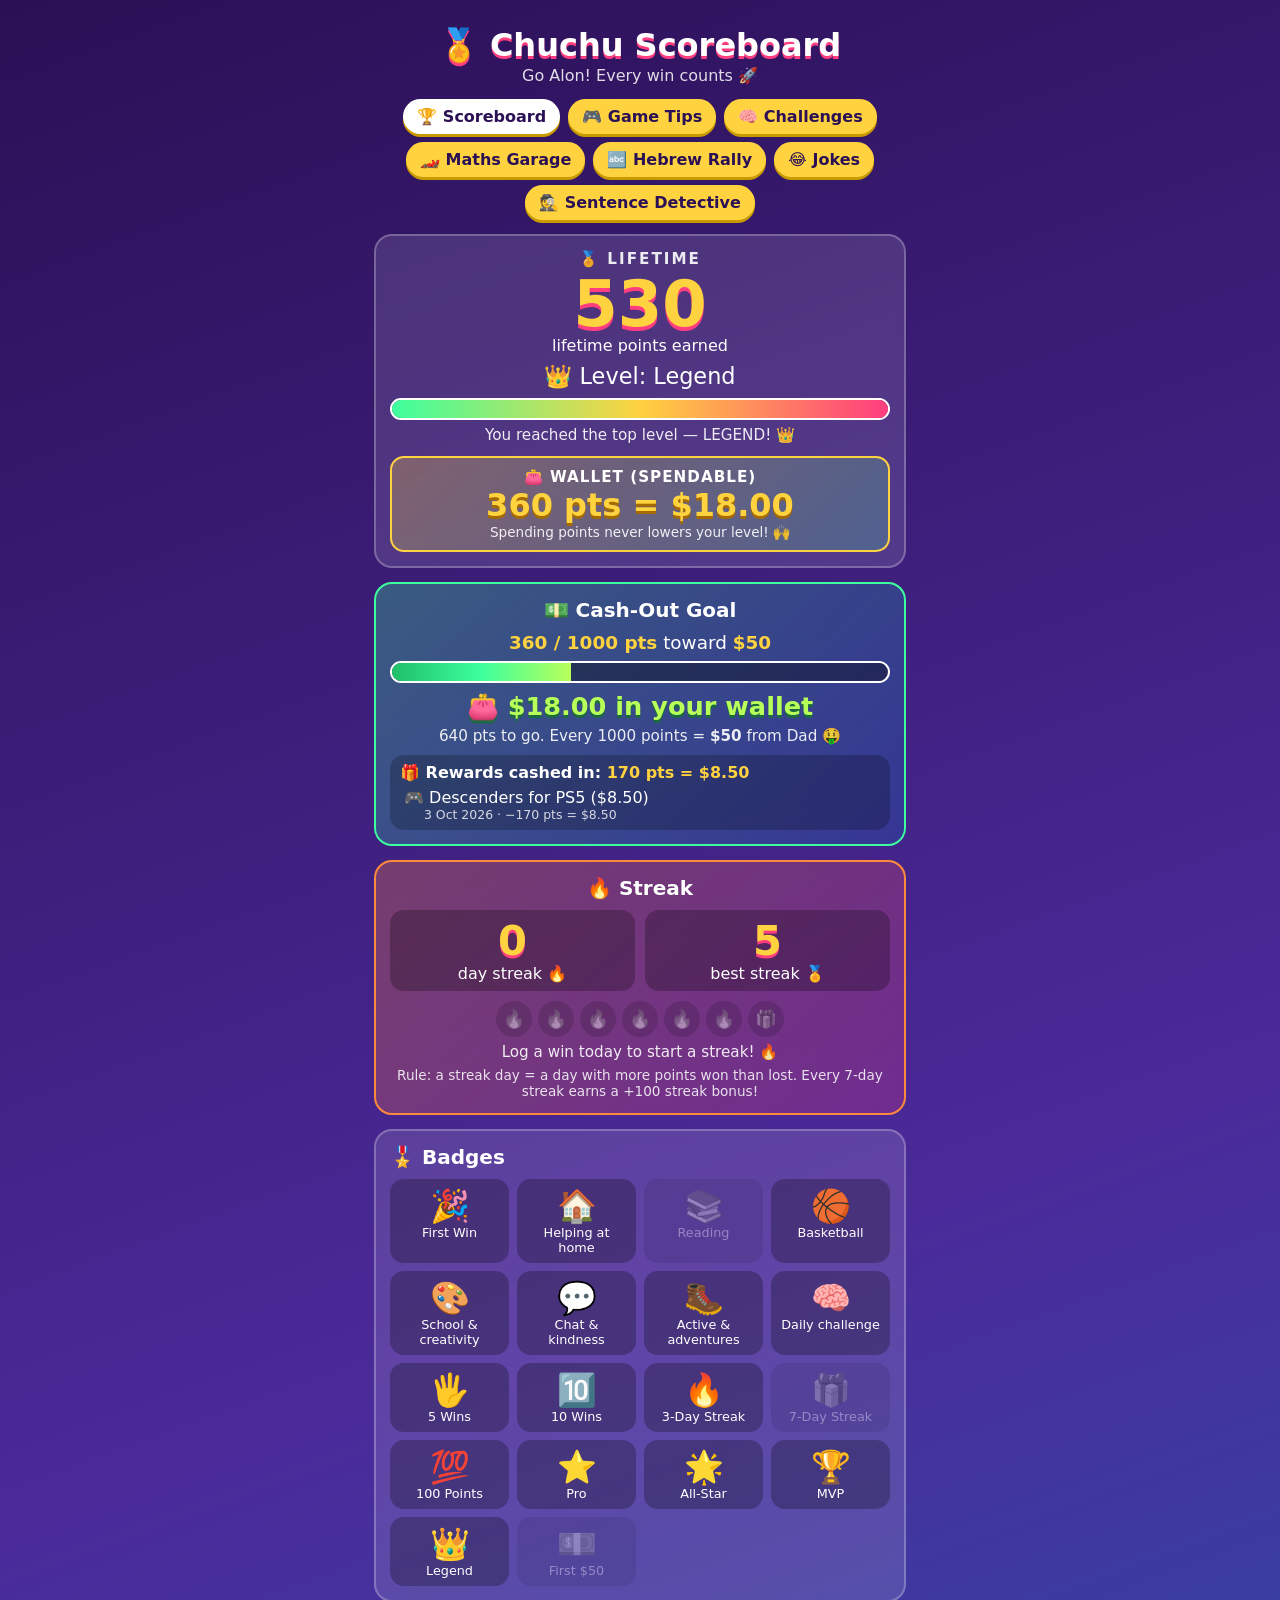
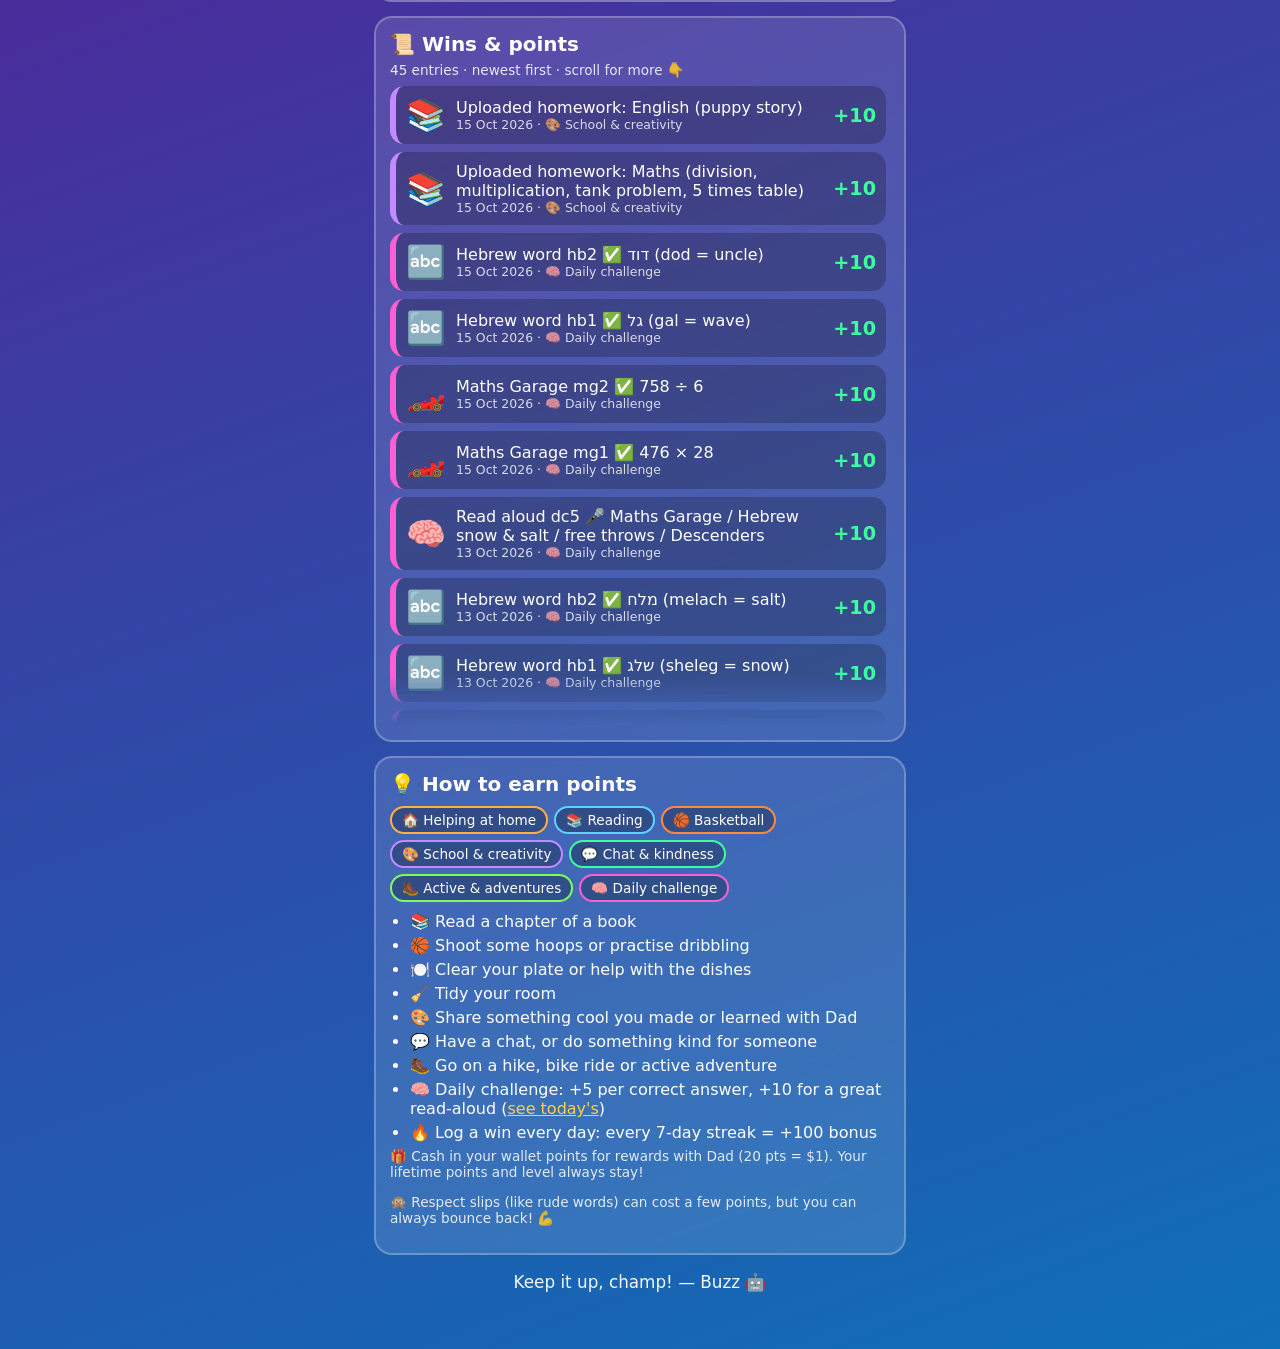
==== commit aa97448d: "Scrollable points log; Hebrew sentence mode (hs1); Sentence Detective grammar page (gr1-gr3); seed 1" ====
--- a/index.html
+++ b/index.html
@@ -11,7 +11,7 @@
 <div class="wrap">
   <h1>🏅 Chuchu Scoreboard</h1>
   <p class="sub" id="hello">Loading…</p>
-  <nav><a class="on" href="index.html">🏆 Scoreboard</a><a href="tips.html">🎮 Game Tips</a><a href="challenges.html">🧠 Challenges</a><a href="maths.html">🏎️ Maths Garage</a><a href="hebrew.html">🔤 Hebrew Rally</a><a href="jokes.html">😂 Jokes</a></nav>
+  <nav><a class="on" href="index.html">🏆 Scoreboard</a><a href="tips.html">🎮 Game Tips</a><a href="challenges.html">🧠 Challenges</a><a href="maths.html">🏎️ Maths Garage</a><a href="hebrew.html">🔤 Hebrew Rally</a><a href="jokes.html">😂 Jokes</a><a href="grammar.html">🕵️ Sentence Detective</a></nav>
 
   <div class="card big">
     <div class="ltlabel">🏅 Lifetime</div>
@@ -45,7 +45,7 @@
 
   <div class="card"><h2>🎖️ Badges</h2><div class="badges" id="badges"></div></div>
 
-  <div class="card"><h2>📜 Wins &amp; points</h2><div id="wins"></div></div>
+  <div class="card"><h2>📜 Wins &amp; points</h2><div class="loghead"><span id="logcount">Newest first · scroll for more 👇</span><button type="button" class="logtop" id="logtop" hidden>⬆️ Newest</button></div><div class="logbox" id="wins" tabindex="0" aria-label="Points log, newest first"></div></div>
 
   <div class="card">
     <h2>💡 How to earn points</h2>
@@ -142,6 +142,10 @@
     const cls = "win" + (neg ? " minus" : "") + (w.bonus ? " bonus" : "") + (w.reward ? " reward" : "");
     return `<div class="${cls}" style="border-left-color:${c.color || "transparent"}"><div class="e">${w.emoji}</div><div class="t">${w.text}${tag}<div class="d">${fmt(w.date)} · ${c.emoji} ${c.label}</div></div><div class="p">${w.reward ? "🎁 " + Math.abs(w.points) + " pts" : neg ? "−" + Math.abs(w.points) : "+" + w.points}</div></div>`;
   }).join("") || "<p>No wins yet — go get one! 💪</p>";
+  $("logcount").textContent = `${S.entries.length} entries · newest first · scroll for more 👇`;
+  const lb = $("wins"), lt = $("logtop");
+  lb.addEventListener("scroll", () => { lt.hidden = lb.scrollTop < 120; }, { passive: true });
+  lt.addEventListener("click", () => lb.scrollTo({ top: 0, behavior: "smooth" }));
   $("cats").innerHTML = Object.entries(cats).filter(([k, c]) => !c.deduction && !c.spend && k !== "cashout").map(([k, c]) => `<span class="chip" style="border:2px solid ${c.color || "transparent"}">${c.emoji} ${c.label}</span>`).join("");
   $("sign").textContent = "Keep it up, champ! — " + (data.bot || "Buzz 🤖");
 }).catch(e => { console.error(e); $("hello").textContent = "Oops, Buzz couldn't load the scores. Try again soon!"; });
--- a/style.css
+++ b/style.css
@@ -246,3 +246,36 @@
 .jlol{font:inherit;font-weight:900;font-size:1rem;margin-top:10px;min-height:44px;padding:6px 16px;border:0;border-radius:999px;background:rgba(255,255,255,.18);color:#fff;cursor:pointer;touch-action:manipulation}
 .jlol.on{background:#ffd23f;color:#2b1055}
 @media (max-width:420px){nav{gap:6px}nav a{padding:7px 11px;font-size:.92rem}}
+
+/* Hebrew sentences (17 Oct 2026) */
+.hs-sent{display:flex;flex-wrap:wrap;justify-content:center;gap:6px 10px;font-family:"Noto Sans Hebrew","Arial Hebrew","IBM Plex Sans Hebrew",Arial,sans-serif}
+.hs-w{border-radius:14px;padding:2px 2px 4px;border:2px dashed rgba(255,255,255,.25)}
+.hs-w.cur{border-color:#ffd23f;background:rgba(255,210,63,.08)}
+.hs-w.done{border-style:solid;border-color:#3dff9e}
+.hs-w .hw-word{gap:2px}
+.hs-w .hw-l{min-width:1em;padding:1px 3px 2px;border-width:2px}
+.hs-w .hw-ch{font-size:2.6rem}
+.hs-w .hw-tr{font-size:1rem}
+.hs-mean{font-family:"Trebuchet MS",system-ui,sans-serif;font-size:.85rem;min-height:1.2em;color:#fff}
+.hs-box .hw-build{font-size:1.5rem}
+.hs-recap{display:flex;flex-direction:column;gap:4px;margin:6px 0;font-size:1rem}
+.hs-list{display:grid;grid-template-columns:1fr 1fr;gap:8px;margin-top:8px}
+.hs-pick{font:inherit;border:0;border-radius:14px;min-height:56px;padding:6px;background:rgba(0,0,0,.25);color:#fff;cursor:pointer;display:flex;flex-direction:column;align-items:center;justify-content:center;touch-action:manipulation}
+.hs-pick span{font-family:"Noto Sans Hebrew","Arial Hebrew","IBM Plex Sans Hebrew",Arial,sans-serif;font-size:1.3rem;font-weight:900}
+.hs-pick.done{background:rgba(61,255,158,.2)}
+.hs-pick small{font-size:.72rem}
+@media (max-width:420px){.hs-w .hw-ch{font-size:2.2rem}}
+/* scrollable points log (17 Oct 2026) */
+.logbox{max-height:min(640px,72vh);overflow-y:auto;scroll-behavior:smooth;-webkit-overflow-scrolling:touch;overscroll-behavior:contain;padding-right:4px;border-radius:14px;
+  mask-image:linear-gradient(to bottom,#000 92%,transparent);-webkit-mask-image:linear-gradient(to bottom,#000 92%,transparent)}
+.logbox::-webkit-scrollbar{width:6px}.logbox::-webkit-scrollbar-thumb{background:rgba(255,255,255,.35);border-radius:6px}
+.loghead{display:flex;justify-content:space-between;align-items:center;gap:8px;font-size:.85rem;opacity:.85;margin:-4px 0 8px}
+.logtop{font:inherit;font-size:.8rem;font-weight:900;border:0;border-radius:10px;padding:4px 10px;background:rgba(255,255,255,.18);color:#fff;cursor:pointer}
+/* grammar detective (17 Oct 2026) */
+.gd-sent{font-size:1.45rem;font-weight:700;line-height:1.5;background:rgba(0,0,0,.28);border-radius:16px;padding:14px 12px;margin:6px 0 10px;text-align:center}
+.gd-hl{background:#ffd23f;color:#2b0f4c;border-radius:8px;padding:0 6px;font-weight:900;box-shadow:0 3px 0 #ff3d7f;white-space:nowrap}
+.gd-def{background:rgba(255,255,255,.12);border-radius:12px;padding:8px 10px;margin:8px 0;font-size:1.02rem}
+.gd-def b{color:#ffd23f}
+.gd-cheat dt{font-weight:900;color:#ffd23f;margin-top:8px}
+.gd-cheat dd{margin:2px 0 0 0;font-size:.98rem}
+.gd-new{font-size:.7rem;background:#ff3d7f;border-radius:6px;padding:1px 6px;margin-left:6px;vertical-align:middle}
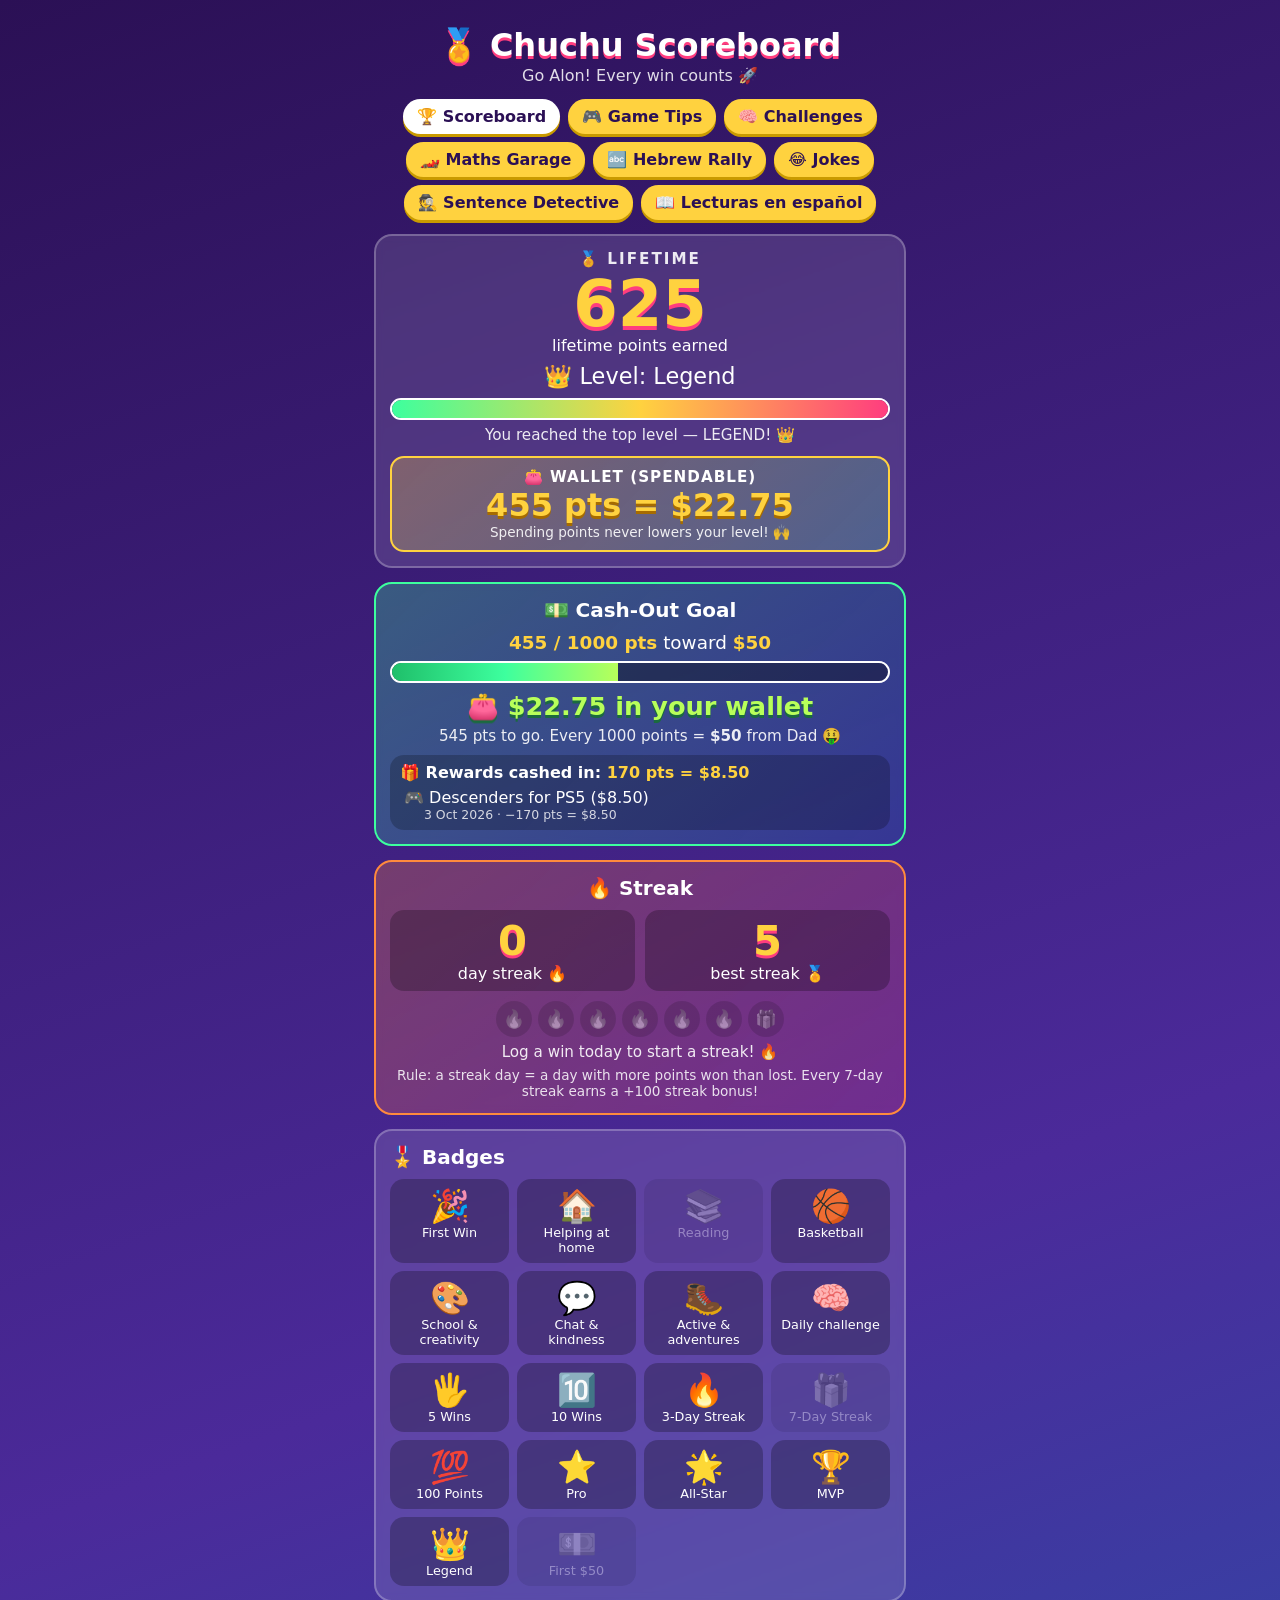
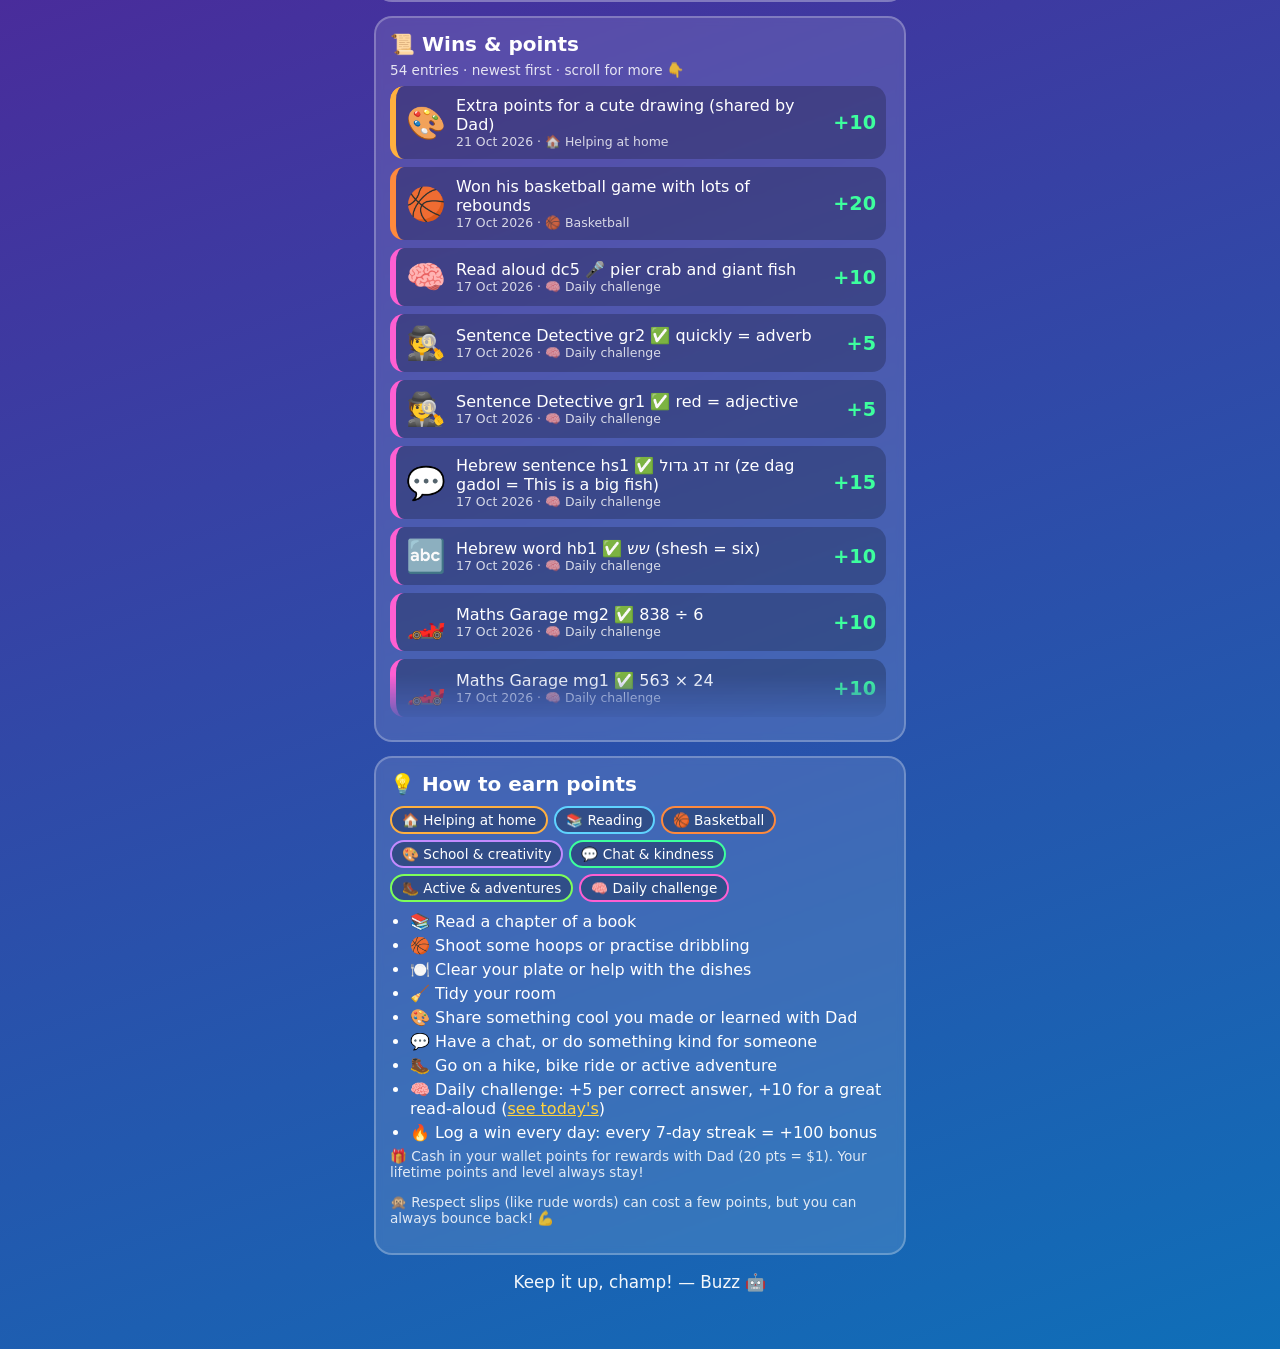
==== commit 222d5bc6: "Link Spanish readings section from home nav" ====
--- a/index.html
+++ b/index.html
@@ -11,7 +11,7 @@
 <div class="wrap">
   <h1>🏅 Chuchu Scoreboard</h1>
   <p class="sub" id="hello">Loading…</p>
-  <nav><a class="on" href="index.html">🏆 Scoreboard</a><a href="tips.html">🎮 Game Tips</a><a href="challenges.html">🧠 Challenges</a><a href="maths.html">🏎️ Maths Garage</a><a href="hebrew.html">🔤 Hebrew Rally</a><a href="jokes.html">😂 Jokes</a><a href="grammar.html">🕵️ Sentence Detective</a></nav>
+  <nav><a class="on" href="index.html">🏆 Scoreboard</a><a href="tips.html">🎮 Game Tips</a><a href="challenges.html">🧠 Challenges</a><a href="maths.html">🏎️ Maths Garage</a><a href="hebrew.html">🔤 Hebrew Rally</a><a href="jokes.html">😂 Jokes</a><a href="grammar.html">🕵️ Sentence Detective</a><a href="spanish/">📖 Lecturas en español</a></nav>
 
   <div class="card big">
     <div class="ltlabel">🏅 Lifetime</div>
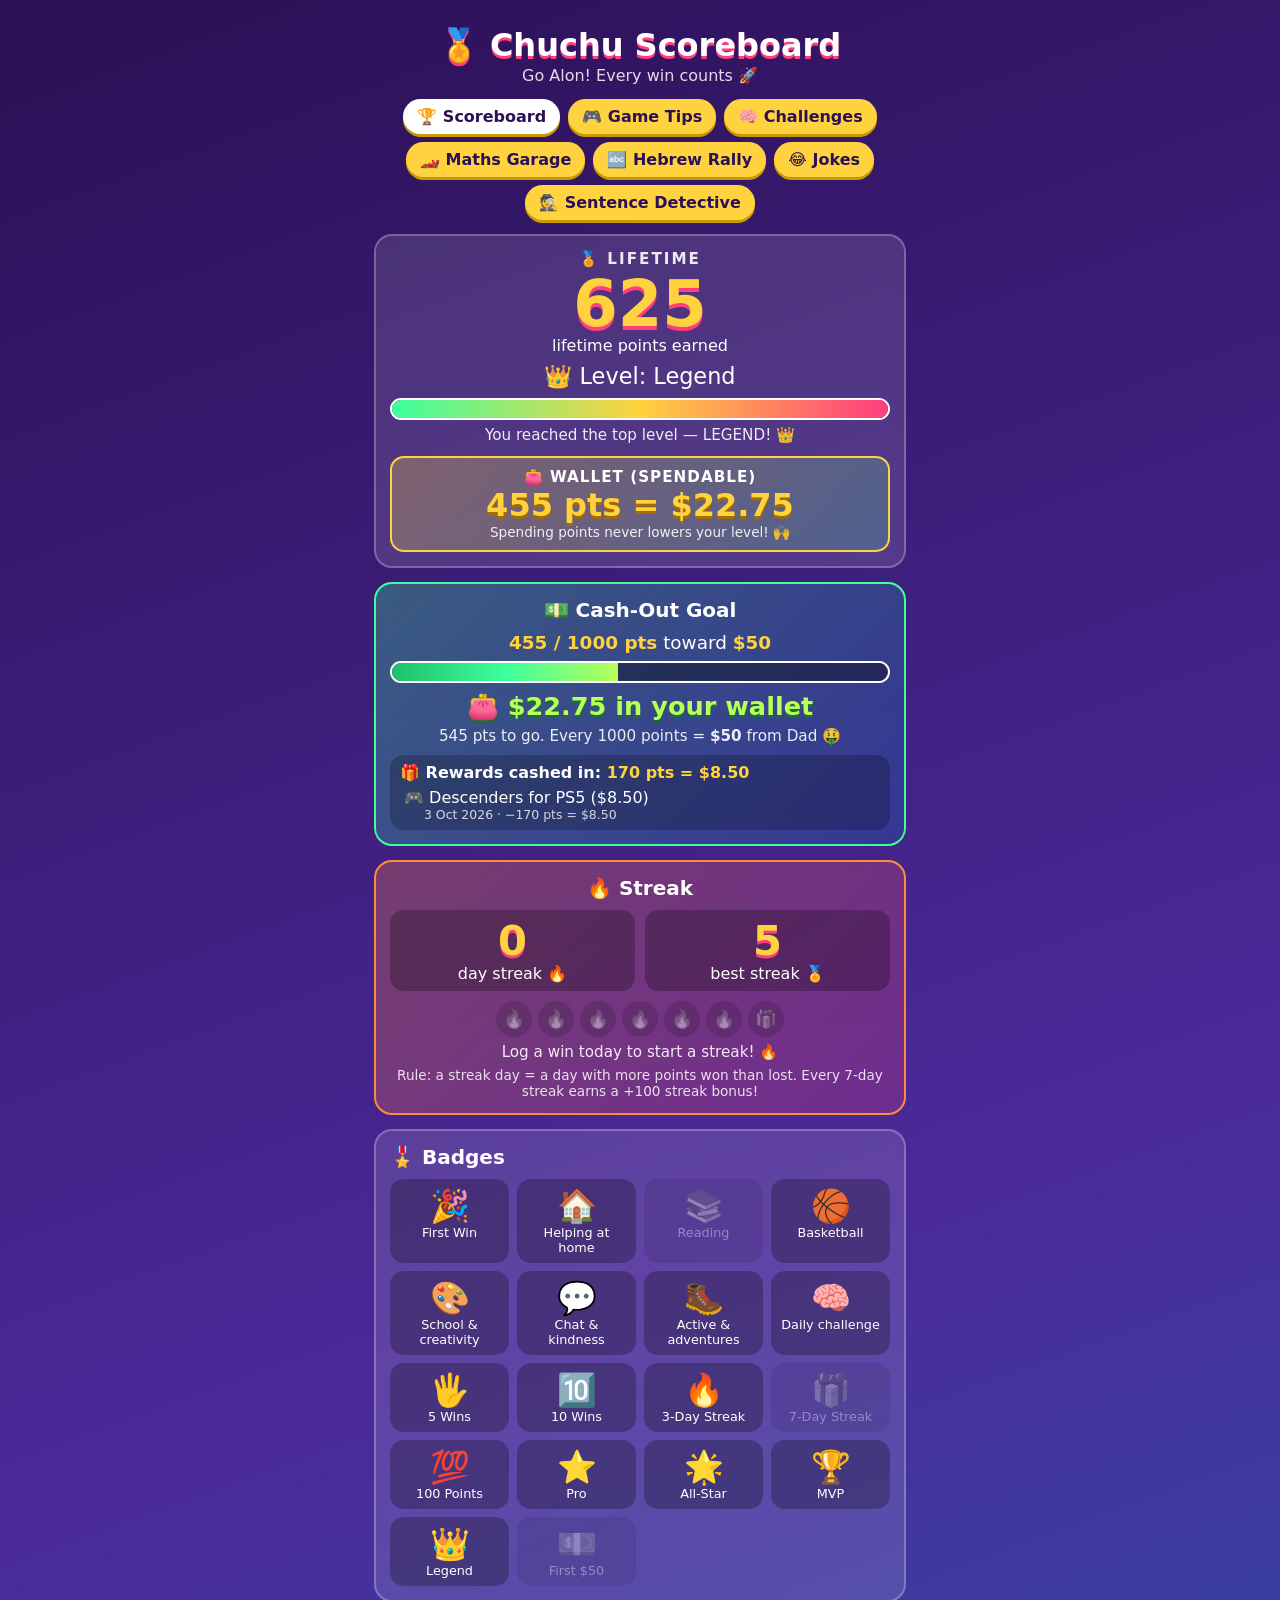
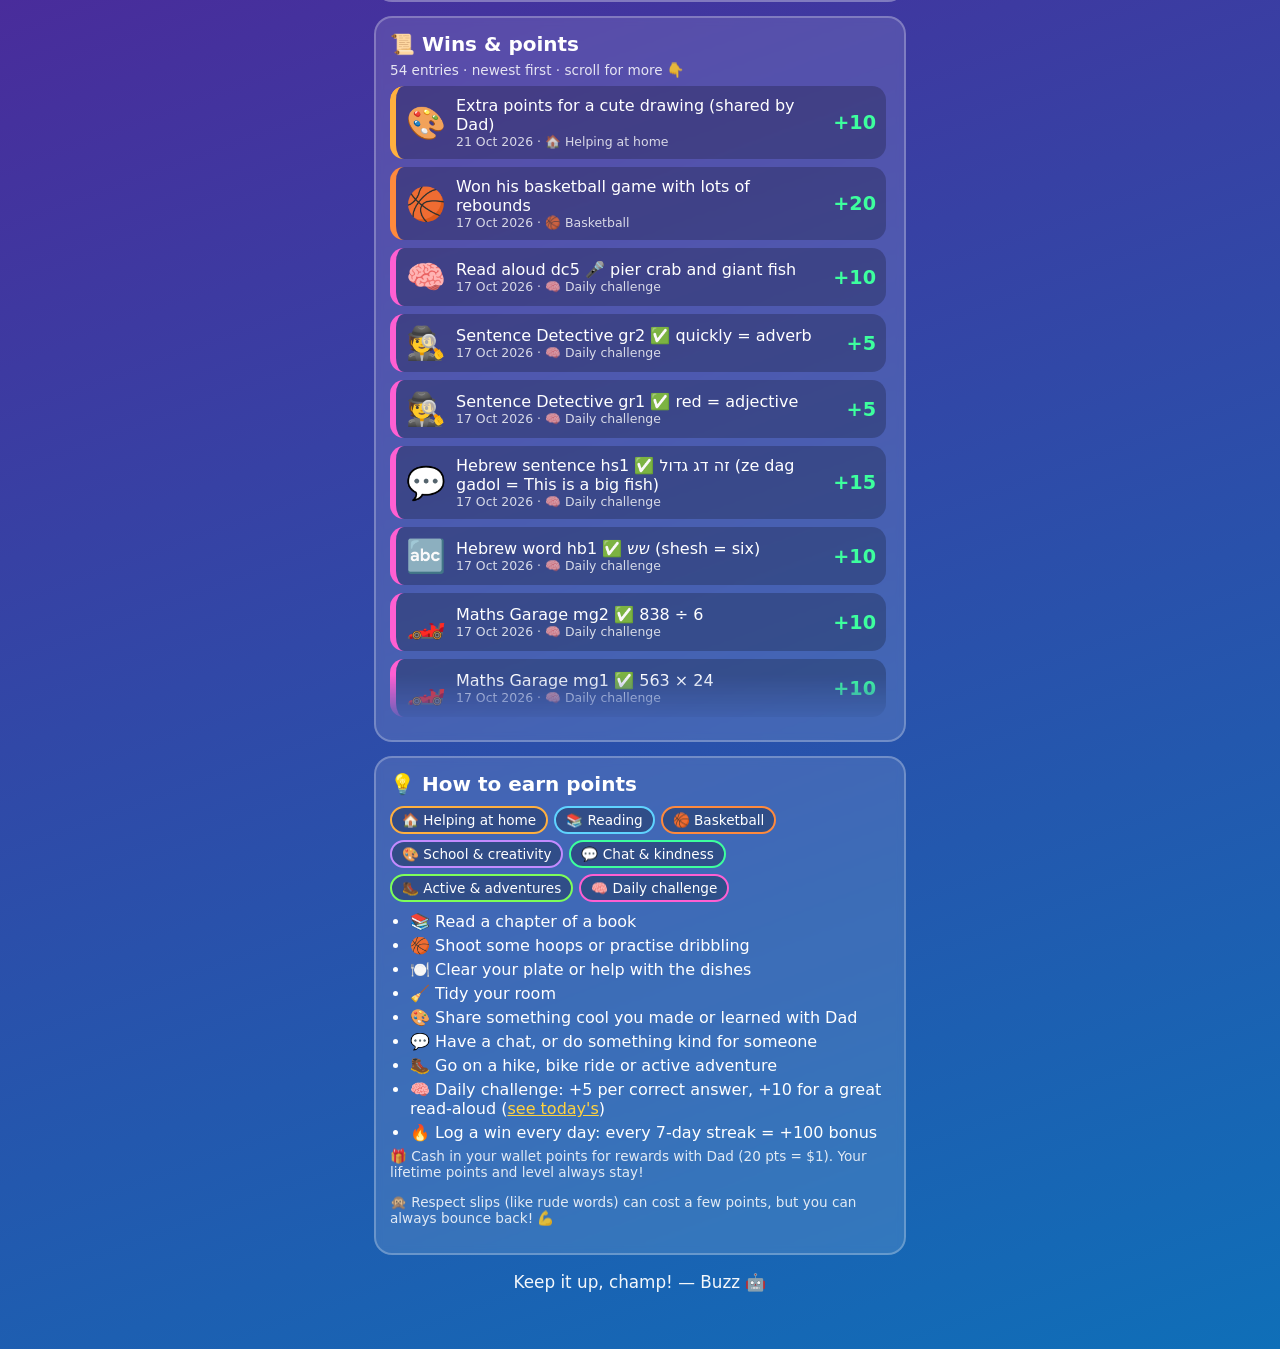
==== commit f18a1dba: "Remove Spanish readings link from scoreboard nav" ====
--- a/index.html
+++ b/index.html
@@ -11,7 +11,7 @@
 <div class="wrap">
   <h1>🏅 Chuchu Scoreboard</h1>
   <p class="sub" id="hello">Loading…</p>
-  <nav><a class="on" href="index.html">🏆 Scoreboard</a><a href="tips.html">🎮 Game Tips</a><a href="challenges.html">🧠 Challenges</a><a href="maths.html">🏎️ Maths Garage</a><a href="hebrew.html">🔤 Hebrew Rally</a><a href="jokes.html">😂 Jokes</a><a href="grammar.html">🕵️ Sentence Detective</a><a href="spanish/">📖 Lecturas en español</a></nav>
+  <nav><a class="on" href="index.html">🏆 Scoreboard</a><a href="tips.html">🎮 Game Tips</a><a href="challenges.html">🧠 Challenges</a><a href="maths.html">🏎️ Maths Garage</a><a href="hebrew.html">🔤 Hebrew Rally</a><a href="jokes.html">😂 Jokes</a><a href="grammar.html">🕵️ Sentence Detective</a></nav>
 
   <div class="card big">
     <div class="ltlabel">🏅 Lifetime</div>
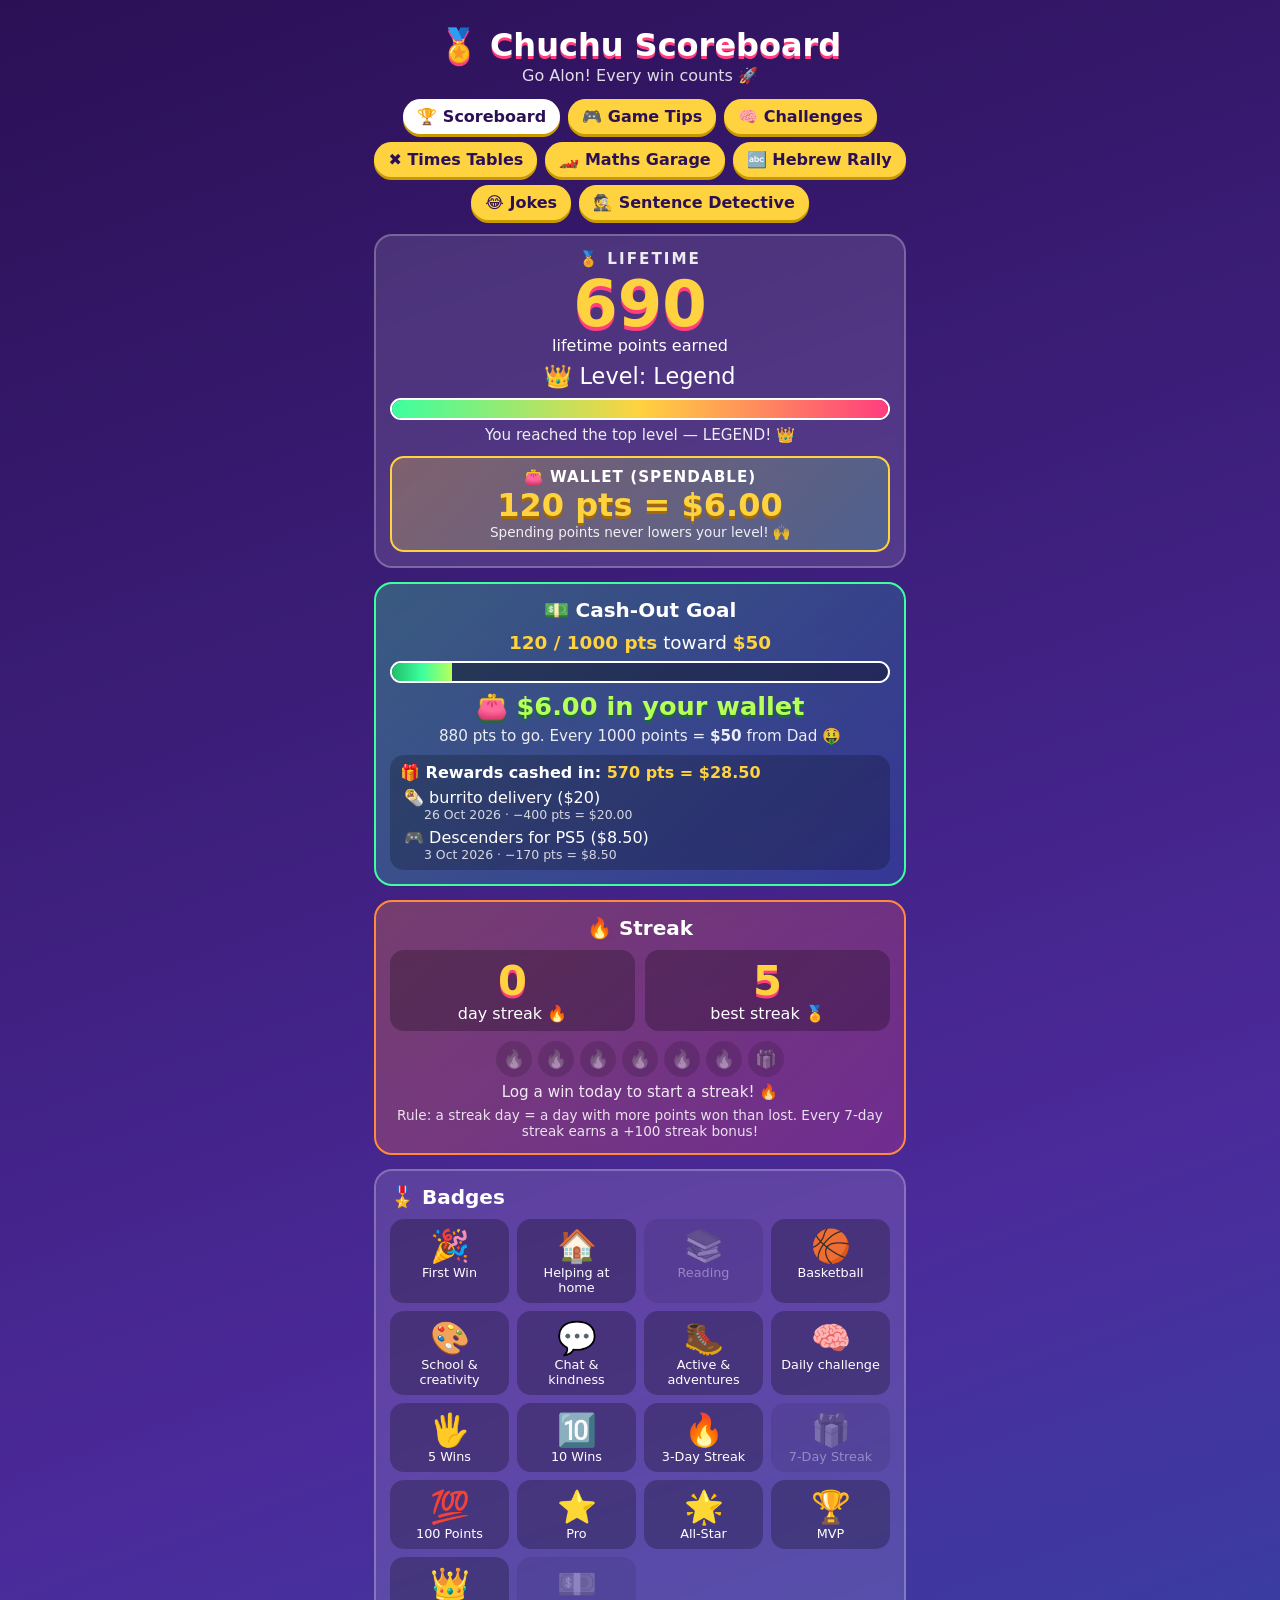
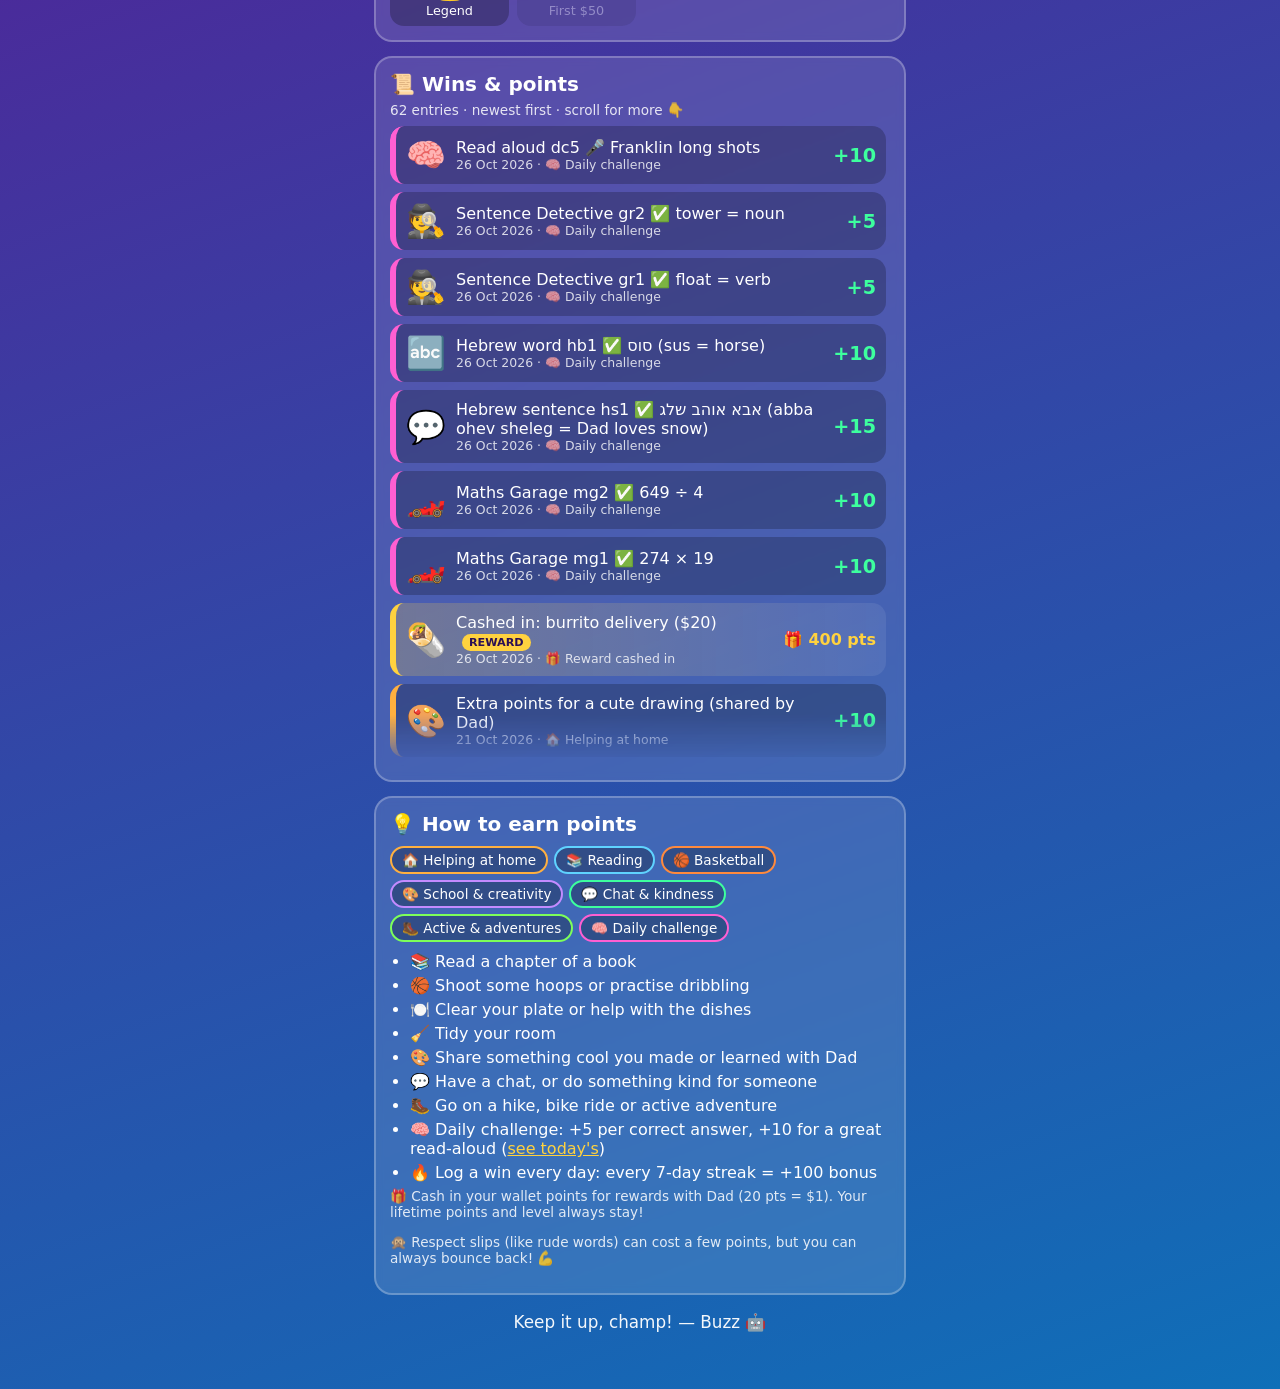
==== commit 2d0ef91d: "Today's run: one-at-a-time challenges flow + times-tables warm-up tt1 (seed 27-29 Oct)" ====
--- a/index.html
+++ b/index.html
@@ -11,7 +11,7 @@
 <div class="wrap">
   <h1>🏅 Chuchu Scoreboard</h1>
   <p class="sub" id="hello">Loading…</p>
-  <nav><a class="on" href="index.html">🏆 Scoreboard</a><a href="tips.html">🎮 Game Tips</a><a href="challenges.html">🧠 Challenges</a><a href="maths.html">🏎️ Maths Garage</a><a href="hebrew.html">🔤 Hebrew Rally</a><a href="jokes.html">😂 Jokes</a><a href="grammar.html">🕵️ Sentence Detective</a></nav>
+  <nav><a class="on" href="index.html">🏆 Scoreboard</a><a href="tips.html">🎮 Game Tips</a><a href="challenges.html">🧠 Challenges</a><a href="tables.html">✖️ Times Tables</a><a href="maths.html">🏎️ Maths Garage</a><a href="hebrew.html">🔤 Hebrew Rally</a><a href="jokes.html">😂 Jokes</a><a href="grammar.html">🕵️ Sentence Detective</a></nav>
 
   <div class="card big">
     <div class="ltlabel">🏅 Lifetime</div>
--- a/style.css
+++ b/style.css
@@ -279,3 +279,66 @@
 .gd-cheat dt{font-weight:900;color:#ffd23f;margin-top:8px}
 .gd-cheat dd{margin:2px 0 0 0;font-size:.98rem}
 .gd-new{font-size:.7rem;background:#ff3d7f;border-radius:6px;padding:1px 6px;margin-left:6px;vertical-align:middle}
+
+/* ---------- 🏁 Today's run (challenges.html, one challenge at a time) ---------- */
+.fl-run{margin-bottom:10px}
+.fl-prog .bar{height:18px}
+.fl-count{text-align:center;margin:6px 0 0;font-size:1.1rem}
+.fl-step{background:rgba(255,255,255,.12);border:2px solid rgba(255,255,255,.25);border-radius:18px;margin-bottom:10px;overflow:hidden;scroll-margin-top:10px}
+.fl-step.open{border-color:#ffd23f;box-shadow:0 0 0 3px rgba(255,210,63,.25)}
+.fl-step.done:not(.open){background:rgba(61,255,158,.16);border-color:rgba(61,255,158,.55)}
+.fl-step.skipped:not(.open){border-style:dashed}
+.fl-head{all:unset;box-sizing:border-box;display:flex;align-items:center;gap:10px;width:100%;padding:12px 14px;min-height:60px;cursor:pointer;-webkit-tap-highlight-color:transparent}
+.fl-head:focus-visible{outline:3px solid #ffd23f}
+.fl-ic{font-size:1.7rem}
+.fl-t{flex:1;display:flex;flex-direction:column;min-width:0}
+.fl-t b{font-size:1.05rem}
+.fl-t small{opacity:.85;font-size:.85rem;white-space:nowrap;overflow:hidden;text-overflow:ellipsis}
+.fl-bonus{background:#ff3d7f;border-radius:999px;padding:1px 6px;font-size:.65rem;vertical-align:middle}
+.fl-tag{font-weight:900;font-size:.85rem;background:rgba(0,0,0,.25);border-radius:999px;padding:4px 10px;white-space:nowrap}
+.fl-tag.up{opacity:.7}
+.fl-tag.now{background:#ffd23f;color:#2b1055}
+.fl-code{font-weight:900;white-space:nowrap}
+.fl-code code{background:#ffd23f;color:#2b1055;border-radius:8px;padding:2px 6px;font-size:.95rem}
+.fl-body{padding:0 10px}
+.fl-body .mg-play{background:transparent;border:0;padding:4px 2px;margin:0}
+.fl-body .card{background:transparent;border:0;padding:4px 2px;margin:0}
+.fl-foot{display:flex;align-items:center;justify-content:center;gap:10px;flex-wrap:wrap;padding:8px 10px 14px}
+.fl-btn{font:inherit;font-weight:900;font-size:1.1rem;border:0;border-radius:14px;min-height:52px;padding:8px 18px;background:#ffd23f;color:#2b1055;box-shadow:0 4px 0 #c99a00;cursor:pointer;touch-action:manipulation}
+.fl-btn.ghost{background:rgba(255,255,255,.16);color:#fff;box-shadow:none;font-size:1rem}
+.fl-auto{font-size:.85rem;opacity:.8}
+.fl-replay{font:inherit;font-weight:bold;border:0;border-radius:12px;padding:8px 14px;background:rgba(255,255,255,.18);color:#fff;cursor:pointer}
+.sendcard.ready{border-color:#3dff9e;box-shadow:0 0 0 3px rgba(61,255,158,.3)}
+details.howto summary{cursor:pointer;font-size:1.1rem}
+
+/* ---------- ✖️ Times-tables warm-up ---------- */
+.tt-q{text-align:center;margin:4px 0}
+.tt-sum{display:inline-block;font-size:2.4rem;font-weight:900;letter-spacing:1px;text-shadow:0 3px 0 #ff3d7f}
+.tt-sum b{color:#ffd23f}
+.tt-toggle{display:grid;grid-template-columns:1fr 1fr;gap:6px;max-width:300px;margin:6px auto}
+.tt-toggle button{font:inherit;font-weight:900;border:0;border-radius:999px;min-height:40px;background:rgba(255,255,255,.16);color:#fff;cursor:pointer}
+.tt-toggle button.on{background:#ffd23f;color:#2b1055}
+.tt-say{text-align:center;margin:4px 0 8px;font-size:1.05rem;opacity:.95}
+.tt-vis{background:rgba(0,0,0,.22);border-radius:16px;padding:10px 8px;margin:0 0 12px}
+.tt-array{display:flex;flex-direction:column;align-items:center;gap:3px}
+.tt-row{display:flex;align-items:center;gap:8px;border-radius:10px;padding:1px 6px;transition:background .25s}
+.tt-items{display:flex;gap:2px;font-size:var(--tt,1.6rem);line-height:1.15}
+.tt-count{min-width:2.2em;font-weight:900;color:#ffd23f;font-size:1.1rem;text-align:left}
+.tt-row.lit,.tt-group.lit{background:rgba(255,210,63,.28)}
+.tt-row.lit .tt-count,.tt-group.lit .tt-count{animation:popin .35s}
+.tt-groups{display:flex;flex-wrap:wrap;justify-content:center;gap:8px}
+.tt-group{display:flex;flex-direction:column;align-items:center;border:2px dashed rgba(255,255,255,.5);border-radius:14px;padding:5px 6px 2px;transition:background .25s}
+.tt-gi{display:grid;gap:1px;font-size:var(--tt,1.3rem);line-height:1.15}
+.tt-group .tt-count{text-align:center;min-height:1.2em;font-size:1rem}
+.tt-opt{font-size:1.8rem}
+.tt-recap{display:flex;flex-wrap:wrap;gap:10px;justify-content:center;margin:10px 0}
+.tt-table{background:rgba(0,0,0,.22);border-radius:14px;padding:8px 14px}
+.tt-table h3{margin:0 0 4px;font-size:1rem;text-align:center}
+.tt-table ol{list-style:none;padding:0;margin:0;font-family:ui-monospace,Menlo,Consolas,monospace}
+.tt-table li{display:grid;grid-template-columns:auto 2.4em 1.4em;gap:8px;align-items:center;margin:1px 0;padding:0 4px;border-radius:6px;opacity:.85}
+.tt-table li b{text-align:right}.tt-table li i{font-style:normal;text-align:center}
+.tt-table li.asked{background:rgba(255,210,63,.3);opacity:1}
+.tt-pick{display:grid;grid-template-columns:repeat(5,1fr);gap:8px}
+.tt-pick button{font:inherit;font-weight:900;font-size:1.3rem;border:0;border-radius:14px;min-height:56px;background:rgba(255,255,255,.18);color:#fff;cursor:pointer}
+.tt-pick button.on{background:#ffd23f;color:#2b1055;box-shadow:0 4px 0 #c99a00}
+.tt-pick button.wide{grid-column:span 5}
